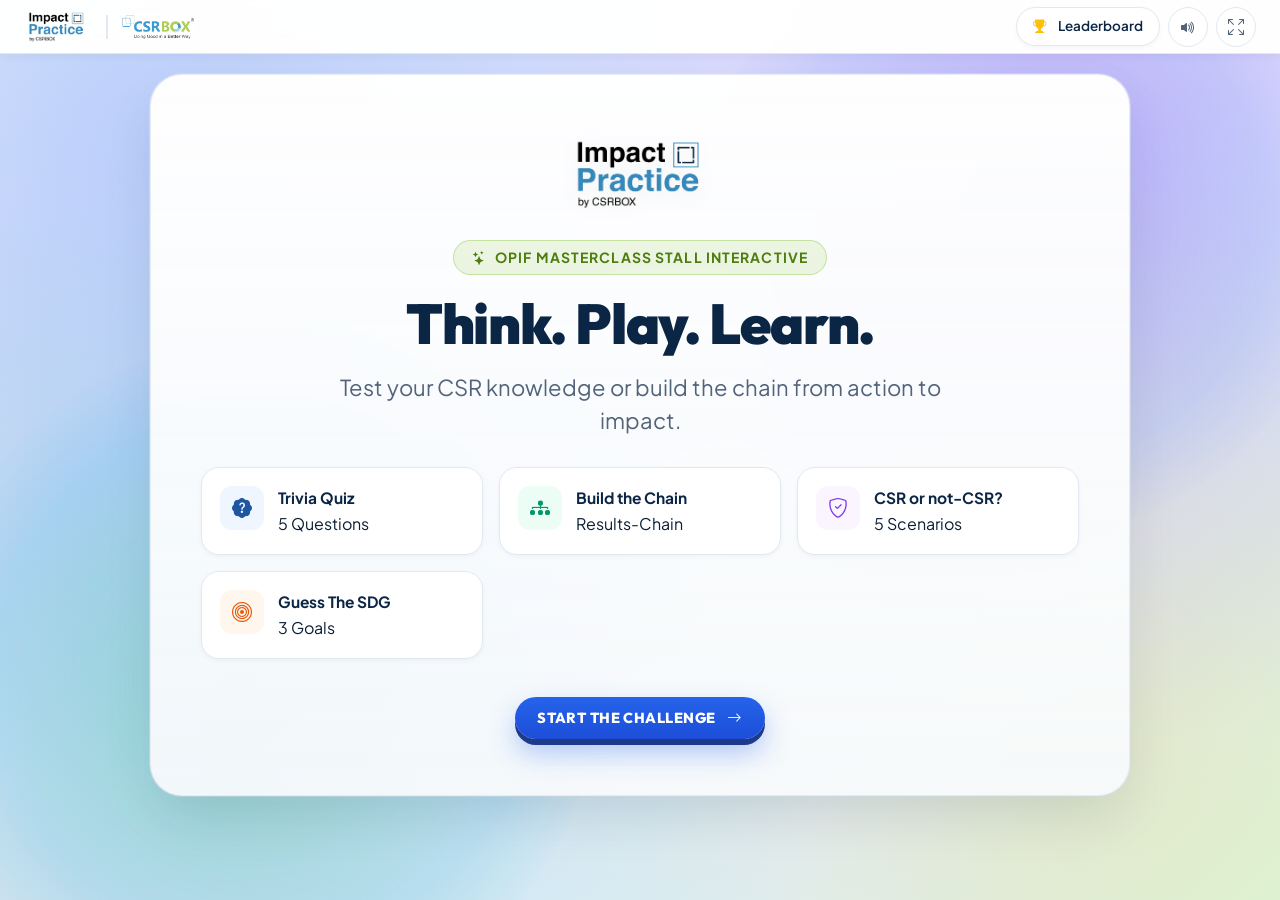
==== index.html @ c9081731 "Add files via upload" ====
<!DOCTYPE html>
<html lang="en">

<head>
  <meta charset="UTF-8">
  <meta name="viewport"
    content="width=device-width, initial-scale=1.0, maximum-scale=1.0, user-scalable=no, viewport-fit=cover">
  <title>OPIF – Impact Practice Quiz</title>
  <meta name="description"
    content="Stall-ready interactive CSR and Results-Chain quiz experience for OPIF Masterclass by Impact Practice and CSRBOX.">
  <meta name="theme-color" content="#0b2545">

  <!-- Bootstrap 5 CSS -->
  <link rel="stylesheet" href="https://cdn.jsdelivr.net/npm/bootstrap@5.3.3/dist/css/bootstrap.min.css">
  <!-- Bootstrap Icons -->
  <link rel="stylesheet" href="https://cdn.jsdelivr.net/npm/bootstrap-icons@1.11.3/font/bootstrap-icons.min.css">

  <!-- Custom Application Styling -->
  <link rel="stylesheet" href="css/style.css">
</head>

<body>

  <!-- Ambient Background Accents -->
  <div class="kiosk-bg-decoration"></div>

  <!-- Confetti / Fireworks Canvas -->
  <canvas id="confetti-canvas"></canvas>

  <!-- Master App Container -->
  <div class="app-container">

    <!-- Top Navigation Header -->
    <header class="kiosk-header">
      <div class="header-inner">
        <!-- Brand & Logos -->
        <div class="brand-wrapper" id="brand-home-link" title="Return to Home">
          <img src="assets/impact-practice-logo.png" alt="Impact Practice Logo" class="logo-main" id="header-logo-ip">
          <div class="header-partner">
            <img src="assets/csrbox.png" alt="CSRBOX" class="partner-logo" id="header-logo-csrbox">
          </div>
        </div>

        <!-- Header Actions & Kiosk Utilities -->
        <div class="header-pills">
          <!-- Active Participant Badge -->
          <div id="header-participant-badge" class="participant-badge" style="display: none;">
            <i class="bi bi-person-check-fill"></i>
            <span id="header-participant-name">Participant</span>
          </div>

          <!-- Leaderboard Button -->
          <a href="#" class="live-stats-btn" id="header-stats-btn" title="View stall leaderboard">
            <i class="bi bi-trophy-fill text-warning me-1"></i>
            <span id="header-stats-text">Leaderboard</span>
          </a>

          <!-- Sound Mute/Unmute Toggle -->
          <button type="button" class="kiosk-tool-btn" id="sound-toggle-btn" title="Toggle Sound">
            <i class="bi bi-volume-up-fill"></i>
          </button>

          <!-- Fullscreen Kiosk Mode -->
          <button type="button" class="kiosk-tool-btn" id="fullscreen-toggle-btn" title="Toggle Fullscreen Kiosk">
            <i class="bi bi-arrows-fullscreen"></i>
          </button>
        </div>
      </div>
    </header>

    <!-- Main Viewport Area -->
    <main class="main-content">

      <!-- ====================================================================
           SCREEN 1: WELCOME SCREEN
           ==================================================================== -->
      <section id="screen-welcome" class="screen-view active">
        <div class="welcome-container">
          <div class="welcome-hero-card">
            <!-- Impact Practice Logo -->
            <img src="assets/impact-practice-logo.png" alt="IMPACT PRACTICE" class="welcome-logo-large">

            <div>
              <span class="hero-pill-badge">
                <i class="bi bi-stars"></i> OPIF Masterclass Stall Interactive
              </span>
            </div>

            <h1 class="headline-hero">Think. Play. Learn.</h1>
            <p class="headline-sub mx-auto mt-3">
              Test your CSR knowledge or build the chain from action to impact.
            </p>

            <!-- Preview Mini Cards for the 4 Games -->
            <div class="welcome-features">
              <div class="feature-mini-card">
                <div class="feature-icon-box">
                  <i class="bi bi-patch-question-fill"></i>
                </div>
                <div>
                  <div class="feature-title">Trivia Quiz</div>
                  <div class="feature-badge-mini">5 Questions</div>
                </div>
              </div>

              <div class="feature-mini-card">
                <div class="feature-icon-box" style="background: #ecfdf5; color: #059669;">
                  <i class="bi bi-diagram-3-fill"></i>
                </div>
                <div>
                  <div class="feature-title">Build the Chain</div>
                  <div class="feature-badge-mini">Results-Chain</div>
                </div>
              </div>

              <div class="feature-mini-card">
                <div class="feature-icon-box" style="background: #faf5ff; color: #7c3aed;">
                  <i class="bi bi-shield-check"></i>
                </div>
                <div>
                  <div class="feature-title">CSR or not-CSR?</div>
                  <div class="feature-badge-mini">5 Scenarios</div>
                </div>
              </div>

              <div class="feature-mini-card">
                <div class="feature-icon-box" style="background: #fff7ed; color: #ea580c;">
                  <i class="bi bi-bullseye"></i>
                </div>
                <div>
                  <div class="feature-title">Guess The SDG</div>
                  <div class="feature-badge-mini">3 Goals</div>
                </div>
              </div>
            </div>

            <!-- Start CTA -->
            <div>
              <button type="button" class="btn-kiosk-primary" id="btn-start-challenge">
                START THE CHALLENGE <i class="bi bi-arrow-right"></i>
              </button>
            </div>
          </div>
        </div>
      </section>

      <!-- ====================================================================
           SCREEN 2: PARTICIPANT DETAILS SCREEN (10-Digit Phone Validation)
           ==================================================================== -->
      <section id="screen-details" class="screen-view">
        <div class="form-screen-wrap">
          <div class="kiosk-card">
            <div class="form-header-area">
              <span class="badge bg-primary-subtle text-primary border px-3 py-2 rounded-pill font-heading mb-2">
                Step 1 of 2
              </span>
              <h2 class="font-heading fw-bold" style="font-size: 28px; color: var(--brand-navy);">Welcome to the OPIF
                Quiz</h2>
              <p class="text-muted mt-2" style="font-size: 14.5px;">
                Enter your details once. You can play all challenges with this profile.
              </p>
            </div>

            <form id="participant-form" novalidate>
              <!-- Organization Type (Profit / Non-Profit) -->
              <div class="form-input-group">
                <label class="form-label-kiosk">
                  <span>Organization Type</span>
                  <span class="badge-required">* Required</span>
                </label>
                <div class="org-radio-group">
                  <label class="org-radio-card active" id="label-org-profit">
                    <input type="radio" name="participant-org-type" value="Profit" checked>
                    <div class="org-radio-icon">
                      <i class="bi bi-buildings-fill"></i>
                    </div>
                    <div class="org-radio-text">
                      <strong>Profit</strong>
                    </div>
                    <div class="org-radio-check"><i class="bi bi-check-circle-fill"></i></div>
                  </label>

                  <label class="org-radio-card" id="label-org-nonprofit">
                    <input type="radio" name="participant-org-type" value="Non-Profit">
                    <div class="org-radio-icon">
                      <i class="bi bi-heart-fill"></i>
                    </div>
                    <div class="org-radio-text">
                      <strong>Non-Profit</strong>
                    </div>
                    <div class="org-radio-check"><i class="bi bi-check-circle-fill"></i></div>
                  </label>
                </div>
              </div>

              <!-- Company Name -->
              <div class="form-input-group">
                <label for="participant-company" class="form-label-kiosk">
                  <span>Company Name</span>
                  <span class="badge-optional">(Optional)</span>
                </label>
                <input type="text" id="participant-company" class="input-kiosk"
                  placeholder="e.g. Tata, Infosys, Reliance, CSRBOX, etc." autocomplete="organization">
              </div>

              <!-- Name Input -->
              <div class="form-input-group">
                <label for="participant-name" class="form-label-kiosk">
                  <span>Full Name</span>
                  <span class="badge-required">* Required</span>
                </label>
                <input type="text" id="participant-name" class="input-kiosk" placeholder="e.g. Priya Sharma" required
                  autocomplete="name">
                <div class="invalid-feedback">Please enter your name to proceed.</div>
              </div>

              <!-- Email Input -->
              <div class="form-input-group">
                <label for="participant-email" class="form-label-kiosk">
                  <span>Email Address</span>
                  <span class="badge-required">* Required</span>
                </label>
                <input type="email" id="participant-email" class="input-kiosk" placeholder="e.g. priya@organization.org"
                  required autocomplete="email">
                <div class="invalid-feedback">Please enter a valid email address.</div>
              </div>

              <!-- Phone Input (Strict 10 digits validation) -->
              <div class="form-input-group">
                <label for="participant-phone" class="form-label-kiosk">
                  <span>Phone Number</span>
                  <span class="badge-optional">(Optional, 10 Digits)</span>
                </label>
                <input type="tel" id="participant-phone" class="input-kiosk" placeholder="e.g. 9876543210"
                  maxlength="10" autocomplete="tel">
                <div class="invalid-feedback" id="participant-phone-error">Phone number must be exactly 10 digits.</div>
                <div class="input-hint">Enter your 10-digit mobile number for stall updates & prizes.</div>
              </div>

              <!-- Privacy Guarantee Note -->
              <div class="privacy-notice-box">
                <i class="bi bi-shield-check text-primary fs-5"></i>
                <span>Your contact details are kept strictly private and never displayed on public stall boards.</span>
              </div>

              <button type="submit" class="btn-kiosk-primary w-100" id="btn-submit-details">
                CONTINUE TO CHALLENGE <i class="bi bi-arrow-right"></i>
              </button>

              <!-- Secret Guest Skip Bypass Notification Area -->
              <div class="quick-guest-bypass-area text-center mt-3" id="guest-mode-trigger"></div>
            </form>
          </div>
        </div>
      </section>

      <!-- ====================================================================
           SCREEN 3: GAME SELECTION SCREEN (4 Interactive Games)
           ==================================================================== -->
      <section id="screen-selection" class="screen-view">
        <div class="selection-container">
          <span class="badge bg-primary-subtle text-primary border px-3 py-2 rounded-pill font-heading mb-2">
            Step 2 of 2
          </span>
          <h2 class="font-heading fw-bold" style="font-size: 32px; color: var(--brand-navy);">Choose Your Challenge</h2>
          <p class="text-muted mt-2 mx-auto" style="font-size: 15.5px; max-width: 650px;">
            Select any interactive game to test your expertise. You can play all 4 challenges during your stall visit!
          </p>

          <div class="game-cards-grid">
            <!-- Game 1: TRIVIA QUIZ -->
            <div class="game-choice-card card-theme-trivia" id="choice-card-trivia">
              <div>
                <div class="game-card-badge">
                  <i class="bi bi-lightbulb-fill"></i> Legal & Governance
                </div>
                <div class="game-card-icon-wrap">
                  <i class="bi bi-file-earmark-check-fill"></i>
                </div>
                <h3 class="game-card-title">TRIVIA QUIZ</h3>
              </div>

              <div class="game-card-footer">
                <div class="game-meta-tag">
                  <i class="bi bi-clock-history"></i> 5 Questions • 5 Marks
                </div>
                <div class="game-play-arrow">
                  <i class="bi bi-arrow-right"></i>
                </div>
              </div>
            </div>

            <!-- Game 2: BUILD THE CHAIN -->
            <div class="game-choice-card card-theme-chain" id="choice-card-chain">
              <div>
                <div class="game-card-badge">
                  <i class="bi bi-diagram-3-fill"></i> Results Chain Simulation
                </div>
                <div class="game-card-icon-wrap">
                  <i class="bi bi-link-45deg"></i>
                </div>
                <h3 class="game-card-title">BUILD THE CHAIN</h3>
              </div>

              <div class="game-card-footer">
                <div class="game-meta-tag">
                  <i class="bi bi-cpu"></i> 12 Sectors • 5 Marks
                </div>
                <div class="game-play-arrow">
                  <i class="bi bi-arrow-right"></i>
                </div>
              </div>
            </div>

            <!-- Game 3: CSR OR NOT-CSR? -->
            <div class="game-choice-card card-theme-csrcheck" id="choice-card-csrcheck">
              <div>
                <div class="game-card-badge">
                  <i class="bi bi-shield-check"></i> Scenario Classifier
                </div>
                <div class="game-card-icon-wrap">
                  <i class="bi bi-patch-question-fill"></i>
                </div>
                <h3 class="game-card-title">CSR OR NOT-CSR?</h3>
              </div>

              <div class="game-card-footer">
                <div class="game-meta-tag">
                  <i class="bi bi-journal-text"></i> 5 Scenarios • 5 Marks
                </div>
                <div class="game-play-arrow">
                  <i class="bi bi-arrow-right"></i>
                </div>
              </div>
            </div>

            <!-- Game 4: GUESS THE SDG -->
            <div class="game-choice-card card-theme-sdg" id="choice-card-sdg">
              <div>
                <div class="game-card-badge">
                  <i class="bi bi-globe-americas"></i> UN Global Goals
                </div>
                <div class="game-card-icon-wrap">
                  <i class="bi bi-bullseye"></i>
                </div>
                <h3 class="game-card-title">GUESS THE SDG</h3>
              </div>

              <div class="game-card-footer">
                <div class="game-meta-tag">
                  <i class="bi bi-stars"></i> 3 Goals • 3 Marks
                </div>
                <div class="game-play-arrow">
                  <i class="bi bi-arrow-right"></i>
                </div>
              </div>
            </div>
          </div>
        </div>
      </section>

      <!-- ====================================================================
           GAME 1 SCREEN: TRIVIA QUIZ (5 Questions)
           ==================================================================== -->
      <section id="screen-trivia" class="screen-view">
        <div class="quiz-container">
          <div class="quiz-header-bar">
            <button type="button" class="btn btn-outline-secondary rounded-pill px-3 py-1 btn-sm" id="trivia-back-btn">
              <i class="bi bi-arrow-left"></i> Games
            </button>
            <div class="quiz-progress-text" id="trivia-progress-text">Question 1 of 5</div>
          </div>

          <div class="quiz-progress-track">
            <div class="quiz-progress-fill" id="trivia-progress-fill" style="width: 20%;"></div>
          </div>

          <div class="question-box">
            <div class="question-label">CSR Statutory Compliance • Companies Act 2013</div>
            <h3 class="question-title" id="trivia-question-title">
              Loading question...
            </h3>
          </div>

          <div class="options-list" id="trivia-options-container">
            <!-- Dynamic options -->
          </div>

          <div class="quiz-explanation-box" id="trivia-explanation-box" style="display: none;">
            <i class="bi bi-info-circle-fill fs-5 mt-1"></i>
            <div id="trivia-explanation-text"></div>
          </div>

          <div class="d-flex justify-content-end mt-4">
            <button type="button" class="btn-kiosk-primary" id="trivia-next-btn" style="display: none;">
              NEXT QUESTION <i class="bi bi-arrow-right"></i>
            </button>
          </div>
        </div>
      </section>

      <!-- ====================================================================
           GAME 2 SCREEN A: BUILD THE CHAIN - SECTOR SELECTION
           ==================================================================== -->
      <section id="screen-chain-sector" class="screen-view">
        <div class="selection-container" style="max-width: 1100px;">
          <div class="chain-nav-bar">
            <div class="chain-breadcrumbs">
              <button type="button" onclick="window.opifApp.showScreen('screen-selection')">
                <i class="bi bi-arrow-left"></i> Back to Game Selection
              </button>
              <span>/</span>
              <span class="text-dark fw-bold">Build the Chain</span>
            </div>
          </div>

          <div class="text-start mt-2 mb-3">
            <h3 class="font-heading fw-bold" style="color: var(--brand-navy); font-size: 24px;">
              Explore Programmes by Sector
            </h3>
            <p class="text-muted" style="font-size: 15px;">
              Select a sector below to reconstruct the results chain for any programme.
            </p>
          </div>

          <!-- 12 Sectors Grid -->
          <div class="sectors-grid" id="sectors-grid">
            <!-- Injected by chain-game.js -->
          </div>
        </div>
      </section>

      <!-- ====================================================================
           GAME 2 SCREEN B: BUILD THE CHAIN - PROGRAMME SELECTION
           ==================================================================== -->
      <section id="screen-chain-programme" class="screen-view">
        <div class="quiz-container">
          <div class="chain-nav-bar">
            <div class="chain-breadcrumbs">
              <button type="button" id="btn-back-to-sectors">
                <i class="bi bi-arrow-left"></i> All Sectors
              </button>
              <span>/</span>
              <span class="text-dark fw-bold" id="programme-sector-title">Programmes</span>
            </div>
          </div>

          <p class="text-muted mb-4">
            Select an initiative below to reconstruct its impact pathway from on-ground activity to long-term impact.
          </p>

          <div class="programmes-list" id="programmes-list">
            <!-- Injected by chain-game.js -->
          </div>
        </div>
      </section>

      <!-- ====================================================================
           GAME 2 SCREEN C: BUILD THE CHAIN - BOARD (Options at Top, Slots Below)
           ==================================================================== -->
      <section id="screen-chain-board" class="screen-view">
        <div class="chain-board-wrap">
          <!-- Compact Header Bar (Clean, no single exploration tag) -->
          <div class="chain-prog-compact-header">
            <div>
              <h3 class="font-heading fw-bold mb-1" id="chain-board-prog-title"
                style="color: var(--brand-navy); font-size: 22px;">
                Programme Name
              </h3>
              <p class="text-muted small mb-2" id="chain-board-prog-blurb">
                Programme description
              </p>
              <div class="stakeholder-pills" id="chain-board-stakeholders">
                <!-- Colored stakeholder pills -->
              </div>
            </div>

            <button type="button" class="btn btn-outline-secondary rounded-pill btn-sm px-3" id="btn-back-from-board">
              <i class="bi bi-arrow-left"></i> Change Programme
            </button>
          </div>

          <!-- TOP OPTIONS BANK (Placed directly above the chain slots) -->
          <div class="top-options-bank" id="top-options-bank">
            <div class="bank-header-title">
              <span class="fw-bold font-heading" style="color: var(--brand-navy); font-size: 15px;">
                <i class="bi bi-collection-fill text-primary"></i> Available Stage Options (Tap to Select or Drag Below)
              </span>
              <span class="badge bg-primary-subtle text-primary rounded-pill px-3 py-1 small">
                Unplaced Cards
              </span>
            </div>
            <div class="bank-cards-grid" id="bank-cards-grid">
              <!-- Movable cards rendered here -->
            </div>
          </div>

          <!-- 4 CHAIN SLOTS BELOW -->
          <div class="chain-slots-column" id="chain-slots-column">
            <!-- 4 Drop Zones with Downward Arrows -->
          </div>

          <!-- Chain Summary Bar (Appears after submission) -->
          <div class="chain-summary-feedback" id="chain-summary-feedback-box" style="display: none;">
            <div>
              <div class="fs-5 fw-bold text-dark" id="chain-summary-score-text">
                Stage Placement Score: 4 / 4 Marks
              </div>
              <div class="text-muted small">
                Review the tags on the right of each stage above. Now answer the follow-up indicator question to finish
                with 5 marks!
              </div>
            </div>
            <button type="button" class="btn-kiosk-primary" id="btn-continue-to-indicator"
              style="min-height: 52px; white-space: nowrap;">
              CONTINUE TO INDICATOR QUESTION (1 MARK) <i class="bi bi-arrow-right"></i>
            </button>
          </div>

          <!-- Controls Bottom Bar -->
          <div class="d-flex justify-content-between align-items-center mt-3 pt-2">
            <div class="text-muted small">
              <i class="bi bi-info-circle"></i> Place all 4 stages into DO/WE, Output, Outcome, Impact to submit.
            </div>
            <button type="button" class="btn-kiosk-primary" id="chain-submit-btn">
              SUBMIT CHAIN <i class="bi bi-check2-circle"></i>
            </button>
          </div>
        </div>
      </section>

      <!-- ====================================================================
           GAME 2 SCREEN D: BONUS OUTCOME INDICATOR QUESTION (1 Mark -> Total 5)
           ==================================================================== -->
      <section id="screen-chain-indicator" class="screen-view">
        <div class="indicator-step-container">
          <div class="kiosk-card">
            <span class="badge bg-warning text-dark fw-bold px-3 py-1 rounded-pill mb-2">
              FINAL QUESTION • 1 MARK
            </span>
            <h3 class="font-heading fw-bold mb-1" id="ind-prog-title" style="color: var(--brand-navy);">
              Programme Outcome Indicator
            </h3>
            <p class="text-muted mb-3" style="font-size: 15px;">
              For the Outcome: <strong id="ind-outcome-text" class="text-dark">Outcome text</strong>, which indicator is
              the most credible and defensible to prove change to a funder?
            </p>

            <div id="ind-options-container" class="mt-4">
              <!-- 3 indicator cards injected by chain-game.js -->
            </div>

            <div class="d-flex justify-content-end mt-4 pt-3 border-top">
              <button type="button" class="btn-kiosk-primary" id="btn-finish-challenge" style="display: none;">
                FINISH CHALLENGE & VIEW FINAL SCORE <i class="bi bi-arrow-right"></i>
              </button>
            </div>
          </div>
        </div>
      </section>

      <!-- ====================================================================
           GAME 3 SCREEN: CSR OR NOT-CSR? (5 Questions)
           ==================================================================== -->
      <section id="screen-csrcheck" class="screen-view">
        <div class="quiz-container">
          <div class="quiz-header-bar">
            <button type="button" class="btn btn-outline-secondary rounded-pill px-3 py-1 btn-sm"
              id="csrcheck-back-btn">
              <i class="bi bi-arrow-left"></i> Games
            </button>
            <div class="quiz-progress-text" id="csrcheck-progress-text">Question 1 of 5</div>
          </div>

          <div class="quiz-progress-track">
            <div class="quiz-progress-fill" id="csrcheck-progress-fill" style="width: 20%;"></div>
          </div>

          <div class="question-box">
            <div class="question-label">Corporate Compliance • Schedule VII Mandate</div>
            <h3 class="question-title fs-4" id="csrcheck-prompt-title">
              Loading question...
            </h3>
          </div>

          <div class="options-grid-duo" id="csrcheck-options-container">
            <!-- 2 Big Column-Wise Choice Buttons (Side-by-Side, Zero Scroll) -->
          </div>

          <div class="quiz-explanation-box" id="csrcheck-explanation-box" style="display: none;">
            <i class="bi bi-info-circle-fill fs-5 mt-1"></i>
            <div id="csrcheck-explanation-text"></div>
          </div>

          <div class="d-flex justify-content-end mt-4">
            <button type="button" class="btn-kiosk-primary" id="csrcheck-next-btn" style="display: none;">
              NEXT QUESTION <i class="bi bi-arrow-right"></i>
            </button>
          </div>
        </div>
      </section>

      <!-- ====================================================================
           GAME 4 SCREEN: GUESS THE SDG (3 Official UN Global Goals • 3 Marks)
           ==================================================================== -->
      <section id="screen-sdg" class="screen-view">
        <div class="quiz-container">
          <div class="quiz-header-bar">
            <button type="button" class="btn btn-outline-secondary rounded-pill px-3 py-1 btn-sm" id="sdg-back-btn">
              <i class="bi bi-arrow-left"></i> Games
            </button>
            <div class="quiz-progress-text" id="sdg-progress-text">Goal 1 of 3</div>
          </div>

          <div class="quiz-progress-track">
            <div class="quiz-progress-fill" id="sdg-progress-fill" style="width: 33%;"></div>
          </div>

          <!-- Featured UN SDG Visual Tile -->
          <div class="sdg-featured-display-card" id="sdg-visual-tile">
            <!-- Injected by sdg-game.js -->
          </div>

          <div class="options-grid-2x2" id="sdg-options-container">
            <!-- 4 Option Cards Injected by sdg-game.js -->
          </div>

          <div class="quiz-explanation-box" id="sdg-explanation-box" style="display: none;">
            <i class="bi bi-info-circle-fill fs-5 mt-1"></i>
            <div id="sdg-explanation-text"></div>
          </div>

          <div class="d-flex justify-content-end mt-2" id="sdg-next-container">
            <button type="button" class="btn-kiosk-primary" id="sdg-next-btn" style="display: none;">
              NEXT GOAL <i class="bi bi-arrow-right"></i>
            </button>
          </div>
        </div>
      </section>

      <!-- ====================================================================
           SCREEN 8: RESULT & CELEBRATION (Out of 5 Marks + Fireworks for 5/5)
           ==================================================================== -->
      <section id="screen-result" class="screen-view">
        <div class="result-card-wrap">
          <div class="celebration-box" id="celebration-box-wrap">
            <div class="trophy-visual" id="result-trophy-icon">
              <i class="bi bi-trophy-fill"></i>
            </div>

            <div class="result-badge-top" id="result-badge-text">
              <i class="bi bi-award-fill"></i> CHALLENGE COMPLETE
            </div>

            <div class="result-score-callout">
              <span class="score-num" id="result-score-num">5</span>
              <span class="score-denom" id="result-score-denom">/5</span>
            </div>

            <h2 class="result-title" id="result-title">CHAMPION!</h2>
            <p class="result-message" id="result-message">
              Outstanding work! You demonstrated complete mastery.
            </p>

            <!-- ZCZP Educational Deep Dive Button (for Game 3 or on result) -->
            <div id="result-zczp-cta-box" class="mb-4" style="display: none;">
              <button type="button" class="btn btn-outline-primary rounded-pill px-4 py-2 font-heading fw-bold"
                id="btn-explore-zczp">
                <i class="bi bi-lightbulb"></i> Explore more about ZCZPs…
              </button>
            </div>

            <div class="result-action-btns">
              <button type="button" class="btn-kiosk-primary w-100" id="result-btn-play-again"
                data-last-game="Trivia Quiz">
                PLAY AGAIN <i class="bi bi-arrow-clockwise"></i>
              </button>

              <button type="button" class="btn-kiosk-secondary w-100" id="result-btn-choose-other">
                TRY ANOTHER GAME <i class="bi bi-controller"></i>
              </button>

              <button type="button" class="btn btn-link text-muted mt-2" id="result-btn-new-participant">
                <i class="bi bi-person-plus"></i> Next Stall Participant / Home
              </button>
            </div>
          </div>
        </div>
      </section>

      <!-- ====================================================================
           SCREEN 9: STALL LEADERBOARD & SUMMARY SCOREBOARD
           ==================================================================== -->
      <section id="screen-dashboard" class="screen-view">
        <div class="selection-container" style="max-width: 1100px;">
          
          <!-- Top Header Wrap -->
          <div class="dash-header-wrap">
            <div>
              <button type="button" class="btn btn-outline-secondary rounded-pill btn-sm px-3 mb-2"
                id="dash-back-home-btn">
                <i class="bi bi-arrow-left"></i> Return to Quiz Home
              </button>
              <h2 class="font-heading fw-bold mb-1" style="font-size: 28px; color: var(--brand-navy);">
                Stall Leaderboard 🏆
              </h2>
              <p class="text-muted small mb-0">
                Live participant rankings and scores synced across all stall devices in real-time.
              </p>
            </div>

            <div class="d-flex align-items-center gap-2">
              <span
                class="badge bg-success-subtle text-success border border-success-subtle px-3 py-2 rounded-pill font-heading"
                id="dash-public-badge">
                <span class="live-pulse"></span> Leaderboard Active
              </span>
            </div>
          </div>

          <!-- SECTION 1: LEADERBOARD TABLE (TOP - FIRST ON SCREEN) -->
          <div class="kiosk-card p-4 mt-2 mb-4 shadow-sm" style="border-radius: 24px;">
            <div class="d-flex justify-content-between align-items-center mb-3">
              <h4 class="font-heading fw-bold mb-0" style="color: var(--brand-navy); font-size: 19px;">
                <i class="bi bi-trophy-fill text-warning me-2"></i> Participant Leaderboard
              </h4>
              <span class="text-muted small">
                <i class="bi bi-shield-check text-success"></i> Synced Live via Cloud Database
              </span>
            </div>

            <!-- Scrollable Table Container with Sticky Headers (Fits ~20 rows cleanly) -->
            <div class="table-scroll-container">
              <table class="activity-feed-table">
                <thead>
                  <tr>
                    <th style="width: 8%; text-align: center;">#</th>
                    <th style="width: 36%; text-align: left;">Participant</th>
                    <th style="width: 26%; text-align: center;">Game Played</th>
                    <th style="width: 15%; text-align: center;">Score</th>
                    <th style="width: 15%; text-align: center;">Time</th>
                  </tr>
                </thead>
                <tbody id="dash-activity-tbody">
                  <!-- Real attendee rows with Serial Number 1, 2, 3... -->
                </tbody>
              </table>
            </div>

            <div class="d-flex justify-content-between align-items-center mt-3 pt-3 border-top">
              <span class="text-muted small">
                <i class="bi bi-arrow-repeat"></i> Auto-refreshing across all stall tablets & screens.
              </span>
              <button type="button" class="btn btn-link text-danger btn-sm p-0" id="dash-reset-data-btn">
                Clear Stall Data
              </button>
            </div>
          </div>

          <!-- SECTION 2: SCOREBOARD SUMMARY STATS (BOTTOM - BELOW LEADERBOARD) -->
          <div class="mb-2">
            <h5 class="font-heading fw-bold text-muted small text-uppercase letter-spacing-1 mb-2">
              <i class="bi bi-graph-up"></i> Stall Engagement Scoreboard
            </h5>
          </div>

          <div class="dash-stats-grid">
            <div class="dash-stat-card">
              <div class="dash-stat-label">Total Participants</div>
              <div class="dash-stat-value" id="dash-total-participants">0</div>
              <div class="dash-stat-sub">Unique attendees registered</div>
            </div>

            <div class="dash-stat-card">
              <div class="dash-stat-label">Today's Visitors</div>
              <div class="dash-stat-value text-primary" id="dash-today-count">0</div>
              <div class="dash-stat-sub">Active stall visitors today</div>
            </div>

            <div class="dash-stat-card">
              <div class="dash-stat-label">Total Game Plays</div>
              <div class="dash-stat-value text-success" id="dash-total-plays">0</div>
              <div class="dash-stat-sub">All completed kiosk challenges</div>
            </div>

            <div class="dash-stat-card">
              <div class="dash-stat-label">100% Champions</div>
              <div class="dash-stat-value text-warning" id="dash-champions-count">0</div>
              <div class="dash-stat-sub">Flawless perfect scores 🏆</div>
            </div>
          </div>

        </div>
      </section>

    </main>
  </div>

  <!-- ====================================================================
       ZCZP EDUCATIONAL MODAL (Explore more about ZCZPs)
       ==================================================================== -->
  <div class="zczp-modal-overlay" id="zczp-modal">
    <div class="zczp-modal-card">
      <div class="d-flex justify-content-between align-items-start mb-3">
        <div>
          <span class="badge bg-purple-subtle text-purple px-3 py-1 rounded-pill small fw-bold mb-1">
            Social Stock Exchange (SSE)
          </span>
          <h3 class="font-heading fw-bold mb-1" style="color: var(--brand-navy); font-size: 24px;">
            Zero Coupon Zero Principal (ZCZP) Instruments
          </h3>
          <p class="text-muted small mb-0">
            SEBI & MCA Regulatory Framework for Social Sector Finance
          </p>
        </div>
        <button type="button" class="btn-close" id="btn-close-zczp-modal" aria-label="Close"></button>
      </div>

      <div class="mt-3">
        <div class="p-3 mb-3 bg-light rounded-3 border-start border-4 border-primary">
          <h5 class="fw-bold fs-6 mb-1 text-primary">What is a ZCZP?</h5>
          <p class="mb-0 small text-dark">
            Zero Coupon Zero Principal instruments are specialized securities listed on the Social Stock Exchange (SSE).
            They carry zero interest and zero principal repayment, acting as formal, audited philanthropic grants for
            Non-Profit Organizations (NPOs).
          </p>
        </div>

        <div class="p-3 mb-3 bg-light rounded-3 border-start border-4 border-success">
          <h5 class="fw-bold fs-6 mb-1 text-success">Why are CSR Foundations Subscribing?</h5>
          <p class="mb-0 small text-dark">
            Subscription to ZCZPs guarantees standardized exchange disclosures, audited fund utilization, mandatory
            Social Audit reports, and verifiable outcome tracking, eliminating reporting opacity.
          </p>
        </div>

        <div class="p-3 mb-3 bg-light rounded-3 border-start border-4 border-warning">
          <h5 class="fw-bold fs-6 mb-1 text-warning">Is it Eligible Under Indian CSR Law?</h5>
          <p class="mb-0 small text-dark">
            <strong>Yes!</strong> The Ministry of Corporate Affairs (MCA) has officially confirmed that corporates
            subscribing to ZCZP instruments issued by eligible registered NPOs can account for it as legitimate CSR
            spend under Section 135 and Schedule VII.
          </p>
        </div>

        <div class="p-3 bg-primary-subtle rounded-3 text-dark small">
          <i class="bi bi-award-fill text-primary"></i> <strong>Impact Practice Guidance:</strong> We help CSR leaders
          assess SSE-listed projects, verify Theories of Change, and monitor milestone-based social outcomes.
        </div>
      </div>

      <div class="text-end mt-4">
        <button type="button" class="btn btn-secondary rounded-pill px-4"
          onclick="document.getElementById('zczp-modal').style.display='none'">
          Close
        </button>
      </div>
    </div>
  </div>

  <!-- Scripts: Modular 4-Game Architecture -->
  <script src="js/firebase-sync.js"></script>
  <script src="js/data.js"></script>
  <script src="js/app.js"></script>
  <script src="js/trivia-quiz.js"></script>
  <script src="js/chain-game.js"></script>
  <script src="js/csr-check-game.js"></script>
  <script src="js/sdg-game.js"></script>
  <script src="js/dashboard.js"></script>
</body>

</html>
---- css/style.css ----
/* ==========================================================================
   OPIF IMPACT PRACTICE QUIZ - MAIN STYLESHEET
   Stall-Ready Interactive Kiosk Design System (Updated with 3 Games)
   ========================================================================== */

@import url('https://fonts.googleapis.com/css2?family=Plus+Jakarta+Sans:wght@400;500;600;700;800&family=Outfit:wght@500;600;700;800;900&display=swap');

:root {
  /* Brand Colors from Impact Practice & CSRBOX */
  --brand-navy: #0b2545;
  --brand-navy-deep: #061529;
  --brand-blue: #1e56a0;
  --brand-blue-bright: #2563eb;
  --brand-cyan: #0284c7;
  --brand-green: #8cc63f;
  --brand-green-deep: #4d7c0f;
  --brand-emerald: #10b981;
  --brand-amber: #f59e0b;
  --brand-purple: #7c3aed;
  --brand-red: #ef4444;

  /* Neutrals & Modern Game Surface */
  --bg-page: #f1f5fd;
  --bg-surface: #ffffff;
  --bg-surface-elevated: #ffffff;
  --bg-subtle: #f8fafc;
  --border-subtle: #e2e8f0;
  --border-strong: #cbd5e1;
  --text-main: #0b1e36;
  --text-muted: #52637a;
  --text-subtle: #8a99ad;

  /* Chain Stage Theming */
  --stage-dowe-color: #1d4ed8;
  --stage-dowe-bg: #eff6ff;
  --stage-dowe-border: #bfdbfe;
  --stage-output-color: #0284c7;
  --stage-output-bg: #f0f9ff;
  --stage-output-border: #bae6fd;
  --stage-outcome-color: #15803d;
  --stage-outcome-bg: #f0fdf4;
  --stage-outcome-border: #bbf7d0;
  --stage-impact-color: #6d28d9;
  --stage-impact-bg: #faf5ff;
  --stage-impact-border: #ddd6fe;

  /* Typography */
  --font-heading: 'Outfit', -apple-system, BlinkMacSystemFont, 'Segoe UI', Roboto, sans-serif;
  --font-body: 'Plus Jakarta Sans', -apple-system, BlinkMacSystemFont, 'Segoe UI', Roboto, sans-serif;

  /* Game Shadows & Depths */
  --shadow-sm: 0 2px 4px rgba(11, 37, 69, 0.04);
  --shadow-md: 0 8px 20px -4px rgba(11, 37, 69, 0.08);
  --shadow-lg: 0 18px 38px -6px rgba(11, 37, 69, 0.12);
  --shadow-xl: 0 24px 50px -10px rgba(11, 37, 69, 0.16);
  --shadow-glow: 0 0 30px rgba(37, 99, 235, 0.28);

  /* Modern Squircles (Anti-Boxy) */
  --radius-sm: 10px;
  --radius-md: 18px;
  --radius-lg: 24px;
  --radius-xl: 32px;
}

/* Base Reset & Setup */
*, *::before, *::after {
  box-sizing: border-box;
}

html, body {
  margin: 0;
  padding: 0;
  min-height: 100vh;
  font-family: var(--font-body);
  background: 
    radial-gradient(circle at 12% 16%, rgba(37, 99, 235, 0.22) 0%, transparent 48%),
    radial-gradient(circle at 88% 14%, rgba(124, 58, 237, 0.20) 0%, transparent 45%),
    radial-gradient(circle at 50% 50%, rgba(14, 165, 233, 0.16) 0%, transparent 52%),
    radial-gradient(circle at 16% 85%, rgba(16, 185, 129, 0.20) 0%, transparent 46%),
    radial-gradient(circle at 85% 82%, rgba(245, 158, 11, 0.18) 0%, transparent 44%),
    linear-gradient(135deg, #e8f0fe 0%, #e0e7ff 26%, #ede9fe 52%, #e0f2fe 76%, #dcfce7 100%);
  background-attachment: fixed;
  color: var(--text-main);
  -webkit-font-smoothing: antialiased;
  -webkit-tap-highlight-color: transparent;
  user-select: none;
  overflow-x: hidden;
  transition: background 0.4s ease;
}

input, textarea, select {
  user-select: text;
}

/* Dynamic Ambient Floating Gradient Orbs */
.kiosk-bg-decoration {
  position: fixed;
  inset: 0;
  pointer-events: none;
  z-index: 0;
  overflow: hidden;
}

.kiosk-bg-decoration::before {
  content: '';
  position: absolute;
  top: -100px;
  right: -60px;
  width: 640px;
  height: 640px;
  background: radial-gradient(circle, rgba(99, 102, 241, 0.26) 0%, rgba(59, 130, 246, 0.12) 55%, transparent 72%);
  border-radius: 50%;
  animation: floatOrb 14s ease-in-out infinite alternate;
}

.kiosk-bg-decoration::after {
  content: '';
  position: absolute;
  bottom: -120px;
  left: -80px;
  width: 680px;
  height: 680px;
  background: radial-gradient(circle, rgba(16, 185, 129, 0.24) 0%, rgba(14, 165, 233, 0.12) 55%, transparent 72%);
  border-radius: 50%;
  animation: floatOrbRev 16s ease-in-out infinite alternate;
}

@keyframes floatOrb {
  0% { transform: translateY(0) scale(1); }
  50% { transform: translateY(35px) scale(1.06); }
  100% { transform: translateY(-20px) scale(0.98); }
}

@keyframes floatOrbRev {
  0% { transform: translateY(0) scale(1); }
  50% { transform: translateY(-35px) scale(1.05); }
  100% { transform: translateY(25px) scale(0.97); }
}

/* Master Kiosk Container */
.app-container {
  position: relative;
  z-index: 1;
  min-height: 100vh;
  display: flex;
  flex-direction: column;
}

/* Header Bar (Frozen / Fixed at Top) */
.kiosk-header {
  background: rgba(255, 255, 255, 0.98);
  backdrop-filter: blur(12px);
  -webkit-backdrop-filter: blur(12px);
  border-bottom: 1px solid var(--border-subtle);
  padding: 12px 24px;
  position: fixed;
  top: 0;
  left: 0;
  right: 0;
  width: 100%;
  height: 72px;
  z-index: 9999;
  box-shadow: 0 2px 10px rgba(0, 0, 0, 0.05);
  display: flex;
  align-items: center;
}

.header-inner {
  width: 100%;
  max-width: 1280px;
  margin: 0 auto;
  display: flex;
  align-items: center;
  justify-content: space-between;
}

.brand-wrapper {
  display: flex;
  align-items: center;
  gap: 16px;
  cursor: pointer;
}

.logo-main {
  height: 48px;
  width: auto;
  object-fit: contain;
  transition: transform 0.2s ease;
}

.logo-main:hover {
  transform: scale(1.02);
}

.header-partner {
  display: flex;
  align-items: center;
  gap: 10px;
  padding-left: 14px;
  border-left: 2px solid var(--border-subtle);
}

.partner-logo {
  height: 28px;
  width: auto;
  object-fit: contain;
  opacity: 0.9;
}

.header-pills {
  display: flex;
  align-items: center;
  gap: 8px;
}

.live-stats-btn {
  display: inline-flex;
  align-items: center;
  gap: 7px;
  background: #ffffff;
  color: var(--brand-navy);
  border: 1.5px solid var(--border-subtle);
  border-radius: 9999px;
  padding: 8px 16px;
  font-size: 13.5px;
  font-weight: 600;
  text-decoration: none;
  transition: all 0.2s ease;
  box-shadow: var(--shadow-sm);
  cursor: pointer;
}

.live-stats-btn:hover {
  background: var(--bg-subtle);
  border-color: var(--brand-blue);
  color: var(--brand-blue);
  transform: translateY(-1px);
}

.live-pulse {
  width: 8px;
  height: 8px;
  background-color: var(--brand-emerald);
  border-radius: 50%;
  animation: pulse-ring 2s infinite;
}

@keyframes pulse-ring {
  0% { transform: scale(0.95); box-shadow: 0 0 0 0 rgba(16, 185, 129, 0.7); }
  70% { transform: scale(1); box-shadow: 0 0 0 6px rgba(16, 185, 129, 0); }
  100% { transform: scale(0.95); box-shadow: 0 0 0 0 rgba(16, 185, 129, 0); }
}

.kiosk-tool-btn {
  width: 40px;
  height: 40px;
  border-radius: 50%;
  border: 1.5px solid var(--border-subtle);
  background: #ffffff;
  color: var(--text-muted);
  display: flex;
  align-items: center;
  justify-content: center;
  cursor: pointer;
  transition: all 0.2s ease;
  font-size: 16px;
}

.kiosk-tool-btn:hover {
  background: var(--bg-subtle);
  color: var(--text-main);
  border-color: var(--border-strong);
}

.participant-badge {
  display: inline-flex;
  align-items: center;
  gap: 8px;
  background: #eff6ff;
  border: 1px solid #bfdbfe;
  color: var(--brand-blue);
  padding: 6px 14px;
  border-radius: 9999px;
  font-size: 13.5px;
  font-weight: 600;
}

/* Main Viewport */
.main-content {
  flex: 1;
  max-width: 1280px;
  width: 100%;
  margin: 72px auto 0;
  padding: 24px;
  display: flex;
  flex-direction: column;
}

/* Screen Transitions */
.screen-view {
  display: none;
  animation: screenFadeIn 0.35s cubic-bezier(0.16, 1, 0.3, 1) forwards;
  width: 100%;
}

.screen-view.active {
  display: block;
}

@keyframes screenFadeIn {
  from {
    opacity: 0;
    transform: translateY(12px) scale(0.99);
  }
  to {
    opacity: 1;
    transform: translateY(0) scale(1);
  }
}

/* Typography Helpers */
.font-heading {
  font-family: var(--font-heading);
}

.headline-hero {
  font-family: var(--font-heading);
  font-size: clamp(34px, 5.5vw, 56px);
  font-weight: 900;
  line-height: 1.1;
  color: var(--brand-navy);
  letter-spacing: -0.02em;
}

.headline-sub {
  font-size: clamp(17px, 2.2vw, 22px);
  color: var(--text-muted);
  line-height: 1.5;
  max-width: 650px;
}

/* Tactile 3D Buttons (Think-Play-Quiz Arcade Feel) */
.btn-kiosk-primary {
  background: linear-gradient(180deg, #2563eb 0%, #1d4ed8 100%);
  color: #ffffff;
  border: none;
  border-radius: 22px;
  padding: 16px 36px;
  font-family: var(--font-heading);
  font-size: 19.5px;
  font-weight: 800;
  letter-spacing: 0.03em;
  box-shadow: 0 6px 0 #1e3a8a, 0 14px 28px rgba(37, 99, 235, 0.35);
  cursor: pointer;
  transition: all 0.15s cubic-bezier(0.2, 0.8, 0.2, 1);
  display: inline-flex;
  align-items: center;
  justify-content: center;
  gap: 12px;
  min-height: 58px;
  text-transform: uppercase;
}

.btn-kiosk-primary:hover {
  transform: translateY(-2px);
  box-shadow: 0 8px 0 #1e3a8a, 0 18px 34px rgba(37, 99, 235, 0.42);
  color: #ffffff;
}

.btn-kiosk-primary:active {
  transform: translateY(4px);
  box-shadow: 0 2px 0 #1e3a8a, 0 6px 14px rgba(37, 99, 235, 0.28);
}

.btn-kiosk-secondary {
  background: #ffffff;
  color: var(--brand-navy);
  border: 2px solid #cbd5e1;
  border-radius: 20px;
  padding: 15px 30px;
  font-family: var(--font-heading);
  font-size: 17.5px;
  font-weight: 800;
  cursor: pointer;
  transition: all 0.15s cubic-bezier(0.2, 0.8, 0.2, 1);
  display: inline-flex;
  align-items: center;
  justify-content: center;
  gap: 10px;
  min-height: 54px;
  box-shadow: 0 5px 0 #94a3b8, 0 10px 22px rgba(11, 37, 69, 0.06);
}

.btn-kiosk-secondary:hover {
  background: #f8fafc;
  border-color: var(--brand-blue);
  color: var(--brand-blue);
  transform: translateY(-2px);
  box-shadow: 0 7px 0 #64748b, 0 14px 26px rgba(11, 37, 69, 0.1);
}

.btn-kiosk-secondary:active {
  transform: translateY(4px);
  box-shadow: 0 1px 0 #64748b, 0 4px 10px rgba(11, 37, 69, 0.05);
}

/* Glass Squircles (Anti-Boxy Game Cards) */
.kiosk-card {
  background: rgba(255, 255, 255, 0.95);
  backdrop-filter: blur(20px);
  -webkit-backdrop-filter: blur(20px);
  border: 2px solid rgba(255, 255, 255, 0.85);
  border-radius: 28px;
  padding: clamp(24px, 4vw, 44px);
  box-shadow: 0 20px 45px -8px rgba(11, 37, 69, 0.12), 0 0 0 1px rgba(203, 213, 225, 0.4);
  position: relative;
}

/* ==========================================================================
   SCREEN 1: WELCOME SCREEN
   ========================================================================== */
.welcome-container {
  max-width: 980px;
  margin: 10px auto 30px;
  text-align: center;
}

.welcome-hero-card {
  background: linear-gradient(180deg, rgba(255, 255, 255, 0.98) 0%, rgba(248, 250, 252, 0.93) 100%);
  backdrop-filter: blur(20px);
  -webkit-backdrop-filter: blur(20px);
  border: 1px solid rgba(226, 232, 240, 0.8);
  border-radius: 32px;
  padding: clamp(32px, 5vw, 56px) clamp(20px, 4vw, 50px);
  box-shadow: 0 24px 55px -10px rgba(11, 37, 69, 0.13), 0 0 0 1px rgba(226, 232, 240, 0.5);
  position: relative;
  overflow: hidden;
}

.welcome-logo-large {
  max-height: 85px;
  width: auto;
  object-fit: contain;
  margin-bottom: 24px;
  filter: drop-shadow(0 4px 10px rgba(0, 0, 0, 0.05));
}

.hero-pill-badge {
  display: inline-flex;
  align-items: center;
  gap: 8px;
  background: rgba(140, 198, 63, 0.15);
  border: 1px solid rgba(140, 198, 63, 0.4);
  color: var(--brand-green-deep);
  font-size: 14px;
  font-weight: 700;
  text-transform: uppercase;
  letter-spacing: 0.08em;
  padding: 6px 18px;
  border-radius: 9999px;
  margin-bottom: 18px;
}

.welcome-features {
  display: grid;
  grid-template-columns: repeat(auto-fit, minmax(260px, 1fr));
  gap: 16px;
  margin: 30px 0 38px;
  text-align: left;
}

.feature-mini-card {
  background: #ffffff;
  border: 1.5px solid var(--border-subtle);
  border-radius: var(--radius-md);
  padding: 18px;
  display: flex;
  align-items: flex-start;
  gap: 14px;
  box-shadow: var(--shadow-sm);
  transition: all 0.2s ease;
}

.feature-mini-card:hover {
  border-color: var(--brand-blue-bright);
  transform: translateY(-2px);
  box-shadow: var(--shadow-md);
}

.feature-icon-box {
  width: 44px;
  height: 44px;
  border-radius: 12px;
  background: #eff6ff;
  color: var(--brand-blue);
  display: flex;
  align-items: center;
  justify-content: center;
  font-size: 20px;
  flex-shrink: 0;
}

.feature-title {
  font-weight: 700;
  font-size: 15.5px;
  margin-bottom: 3px;
  color: var(--brand-navy);
}

.feature-desc {
  font-size: 13px;
  color: var(--text-muted);
  line-height: 1.4;
}

/* ==========================================================================
   SCREEN 2: PARTICIPANT DETAILS
   ========================================================================== */
.form-screen-wrap {
  max-width: 600px;
  margin: 15px auto;
}

.form-header-area {
  text-align: center;
  margin-bottom: 24px;
}

.form-input-group {
  margin-bottom: 20px;
}

.form-label-kiosk {
  display: flex;
  align-items: center;
  justify-content: space-between;
  font-size: 15px;
  font-weight: 700;
  color: var(--brand-navy);
  margin-bottom: 8px;
}

.badge-required {
  color: #dc2626;
  font-size: 12px;
  font-weight: 600;
}

.badge-optional {
  color: var(--text-subtle);
  font-size: 12px;
  font-weight: 500;
}

.input-kiosk {
  width: 100%;
  min-height: 56px;
  padding: 14px 18px;
  font-size: 16.5px;
  font-family: var(--font-body);
  border: 2px solid var(--border-subtle);
  border-radius: var(--radius-md);
  background: #ffffff;
  color: var(--text-main);
  transition: all 0.2s ease;
}

.input-kiosk:focus {
  outline: none;
  border-color: var(--brand-blue-bright);
  box-shadow: 0 0 0 4px rgba(37, 99, 235, 0.12);
}

.input-kiosk.is-invalid {
  border-color: #ef4444;
  background-color: #fffaf0;
}

.input-hint {
  font-size: 12.5px;
  color: var(--text-muted);
  margin-top: 5px;
}

/* Organization Type Radio Pill Cards (Profit vs Non-Profit) */
.org-radio-group {
  display: grid;
  grid-template-columns: 1fr 1fr;
  gap: 14px;
  margin-top: 6px;
}

.org-radio-card {
  background: #ffffff;
  border: 2px solid var(--border-subtle);
  border-radius: 20px;
  padding: 16px 20px;
  display: flex;
  align-items: center;
  gap: 14px;
  cursor: pointer;
  transition: all 0.2s cubic-bezier(0.16, 1, 0.3, 1);
  box-shadow: var(--shadow-sm);
  user-select: none;
}

.org-radio-card input {
  display: none;
}

.org-radio-card:hover {
  border-color: var(--brand-blue-bright);
  transform: translateY(-2px);
  box-shadow: var(--shadow-md);
}

.org-radio-card.active {
  border-color: var(--brand-blue-bright);
  background: linear-gradient(145deg, #eff6ff 0%, #dbeafe 100%);
  box-shadow: 0 6px 18px rgba(37, 99, 235, 0.18);
  transform: translateY(-1px);
}

.org-radio-icon {
  width: 44px;
  height: 44px;
  border-radius: 14px;
  background: #f1f5f9;
  color: var(--brand-navy);
  display: flex;
  align-items: center;
  justify-content: center;
  font-size: 22px;
  transition: all 0.2s ease;
}

.org-radio-card.active .org-radio-icon {
  background: var(--brand-blue-bright);
  color: #ffffff;
}

.org-radio-text {
  flex: 1;
}

.org-radio-text strong {
  font-size: 16px;
  font-weight: 800;
  color: var(--brand-navy);
  display: block;
}

.org-radio-check {
  font-size: 20px;
  color: #cbd5e1;
  transition: all 0.2s ease;
}

.org-radio-card.active .org-radio-check {
  color: var(--brand-blue-bright);
}

.privacy-notice-box {
  background: var(--bg-subtle);
  border-radius: var(--radius-sm);
  padding: 12px 16px;
  display: flex;
  align-items: center;
  gap: 12px;
  font-size: 13px;
  color: var(--text-muted);
  margin-bottom: 24px;
}

/* ==========================================================================
   SCREEN 3: GAME SELECTION SCREEN (4 GAMES IN 2x2 GRID - ZERO SCROLL ON IPAD)
   ========================================================================== */
.selection-container {
  max-width: 1040px;
  margin: 0 auto;
  text-align: center;
}

.game-cards-grid {
  display: grid;
  grid-template-columns: repeat(2, 1fr) !important;
  gap: 16px;
  margin: 18px 0 10px;
}

.game-choice-card {
  background: #ffffff;
  border: 2px solid var(--border-subtle);
  border-radius: 22px;
  padding: 18px 20px;
  text-align: left;
  cursor: pointer;
  position: relative;
  overflow: hidden;
  transition: all 0.22s cubic-bezier(0.16, 1, 0.3, 1);
  display: flex;
  flex-direction: column;
  justify-content: space-between;
  min-height: 210px;
  box-shadow: 0 8px 20px -4px rgba(11, 37, 69, 0.08);
}

.game-choice-card::before {
  content: '';
  position: absolute;
  top: 0;
  left: 0;
  right: 0;
  height: 6px;
  background: var(--card-accent, var(--brand-blue));
  transition: height 0.2s ease;
}

.game-choice-card:hover {
  transform: translateY(-4px);
  border-color: var(--card-accent, var(--brand-blue));
  box-shadow: 0 16px 32px -6px rgba(11, 37, 69, 0.14), var(--shadow-glow);
}

.game-choice-card:hover::before {
  height: 7px;
}

.game-choice-card:active {
  transform: scale(0.99);
}

.card-theme-trivia {
  --card-accent: #2563eb;
}

.card-theme-chain {
  --card-accent: #8cc63f;
}

.card-theme-csrcheck {
  --card-accent: #7c3aed;
}

.card-theme-sdg {
  --card-accent: #ea580c;
}

.card-theme-sdg .game-card-icon-wrap {
  background: #fff7ed;
  color: #ea580c;
}

.game-card-badge {
  display: inline-flex;
  align-items: center;
  gap: 5px;
  font-size: 11px;
  font-weight: 700;
  text-transform: uppercase;
  letter-spacing: 0.08em;
  padding: 4px 10px;
  border-radius: 9999px;
  background: var(--bg-subtle);
  color: var(--text-muted);
  margin-bottom: 8px;
  width: fit-content;
}

.game-card-icon-wrap {
  width: 44px;
  height: 44px;
  border-radius: 12px;
  display: flex;
  align-items: center;
  justify-content: center;
  font-size: 22px;
  margin-bottom: 10px;
}

.card-theme-trivia .game-card-icon-wrap {
  background: #eff6ff;
  color: #2563eb;
}

.card-theme-chain .game-card-icon-wrap {
  background: #f0fdf4;
  color: #16a34a;
}

.card-theme-csrcheck .game-card-icon-wrap {
  background: #faf5ff;
  color: #7c3aed;
}

.game-card-title {
  font-family: var(--font-heading);
  font-size: 19px;
  font-weight: 800;
  color: var(--brand-navy);
  margin-bottom: 6px;
}

.game-card-text {
  font-size: 13px;
  color: var(--text-muted);
  line-height: 1.35;
  margin-bottom: 12px;
  flex: 1;
}

.game-card-footer {
  display: flex;
  align-items: center;
  justify-content: space-between;
  padding-top: 10px;
  border-top: 1px solid var(--border-subtle);
}

.game-meta-tag {
  font-size: 12px;
  font-weight: 600;
  color: var(--text-muted);
}

.game-play-arrow {
  width: 32px;
  height: 32px;
  border-radius: 50%;
  background: var(--bg-subtle);
  display: flex;
  align-items: center;
  justify-content: center;
  font-size: 15px;
  color: var(--brand-navy);
  transition: all 0.2s ease;
}

.game-choice-card:hover .game-play-arrow {
  background: var(--card-accent, var(--brand-blue));
  color: #ffffff;
  transform: translateX(4px);
}

/* ==========================================================================
   STAKEHOLDER PILLS (Distinct Attractive Branded Theme)
   ========================================================================== */
.stakeholder-pills {
  display: flex;
  flex-wrap: wrap;
  gap: 8px;
  margin-top: 6px;
}

.sh-pill {
  font-size: 12.5px;
  font-weight: 600;
  padding: 5px 12px;
  border-radius: 9999px;
  display: inline-flex;
  align-items: center;
  gap: 5px;
  box-shadow: 0 1px 2px rgba(0, 0, 0, 0.03);
  transition: transform 0.15s ease;
}

.sh-pill strong {
  font-weight: 800;
  text-transform: uppercase;
  font-size: 11px;
  letter-spacing: 0.04em;
  opacity: 0.9;
}

/* Funder / Corporate: Deep Impact Blue */
.sh-pill-funder {
  background: #eff6ff;
  border: 1.5px solid #93c5fd;
  color: #1e40af;
}

/* Implementing NGO / Civil Society: CSRBOX Leaf Green */
.sh-pill-ngo {
  background: #f0fdf4;
  border: 1.5px solid #86efac;
  color: #15803d;
}

/* Government / Dept / Panchayats: Warm Amber / Gold */
.sh-pill-govt {
  background: #fffbeb;
  border: 1.5px solid #fde68a;
  color: #b45309;
}

/* Community / School / Beneficiaries: Royal Purple */
.sh-pill-community {
  background: #faf5ff;
  border: 1.5px solid #d8b4fe;
  color: #6b21a8;
}

/* Default Fallback */
.sh-pill-default {
  background: #f1f5f9;
  border: 1.5px solid #cbd5e1;
  color: #334155;
}

/* ==========================================================================
   SCREEN: BUILD THE CHAIN (Options AT THE TOP, Chain BELOW)
   ========================================================================== */
.chain-board-wrap {
  max-width: 1100px;
  margin: 0 auto;
}

.chain-prog-compact-header {
  background: #ffffff;
  border: 1.5px solid var(--border-subtle);
  border-radius: var(--radius-lg);
  padding: 18px 24px;
  margin-bottom: 20px;
  display: flex;
  align-items: center;
  justify-content: space-between;
  gap: 16px;
  box-shadow: var(--shadow-sm);
}

/* TOP OPTIONS BANK */
.top-options-bank {
  background: #ffffff;
  border: 2px solid #bfdbfe;
  border-radius: var(--radius-lg);
  padding: 20px;
  margin-bottom: 24px;
  box-shadow: var(--shadow-md);
  position: relative;
}

.bank-header-title {
  display: flex;
  align-items: center;
  justify-content: space-between;
  margin-bottom: 14px;
  padding-bottom: 10px;
  border-bottom: 1px solid var(--border-subtle);
}

.bank-cards-grid {
  display: grid;
  grid-template-columns: repeat(auto-fit, minmax(230px, 1fr));
  gap: 12px;
}

/* The Draggable / Tappable Card */
.chain-movable-card {
  background: #ffffff;
  border: 2px solid var(--border-subtle);
  border-radius: var(--radius-md);
  padding: 14px 16px;
  cursor: grab;
  transition: all 0.2s cubic-bezier(0.16, 1, 0.3, 1);
  box-shadow: var(--shadow-sm);
  display: flex;
  flex-direction: column;
  justify-content: space-between;
  gap: 10px;
  width: 100%;
}

.chain-movable-card:hover {
  border-color: var(--brand-blue-bright);
  box-shadow: var(--shadow-md);
  transform: translateY(-2px);
}

.chain-movable-card:active {
  cursor: grabbing;
}

.chain-movable-card.dragging {
  opacity: 0.4;
  transform: scale(0.96);
}

.chain-movable-card.selected-tap {
  border-color: var(--brand-blue-bright);
  box-shadow: 0 0 0 4px rgba(37, 99, 235, 0.25);
  background: #f8faff;
}

.card-text-content {
  font-size: 14.5px;
  font-weight: 600;
  line-height: 1.45;
  color: var(--text-main);
}

.card-touch-controls {
  display: flex;
  align-items: center;
  justify-content: space-between;
  gap: 6px;
  margin-top: 4px;
  padding-top: 6px;
  border-top: 1px dashed var(--border-subtle);
}

.card-touch-btn {
  background: var(--bg-subtle);
  border: 1px solid var(--border-subtle);
  border-radius: 6px;
  padding: 4px 10px;
  font-size: 12px;
  font-weight: 700;
  color: var(--brand-navy);
  cursor: pointer;
  display: inline-flex;
  align-items: center;
  gap: 4px;
}

.card-touch-btn:hover {
  background: var(--brand-blue);
  color: #ffffff;
  border-color: var(--brand-blue);
}

/* 4 Rungs Drop Zones Layout */
.chain-slots-column {
  display: flex;
  flex-direction: column;
  gap: 12px;
  margin-bottom: 24px;
}

.chain-slot-row {
  display: flex;
  align-items: stretch;
  gap: 14px;
  position: relative;
}

.rung-badge-col {
  width: 140px;
  flex-shrink: 0;
  border-radius: var(--radius-md);
  padding: 12px 14px;
  display: flex;
  flex-direction: column;
  justify-content: center;
  font-weight: 700;
  transition: all 0.2s ease;
}

.rung-stage-dowe {
  background: var(--stage-dowe-bg);
  border: 1.5px solid var(--stage-dowe-border);
  color: var(--stage-dowe-color);
}

.rung-stage-output {
  background: var(--stage-output-bg);
  border: 1.5px solid var(--stage-output-border);
  color: var(--stage-output-color);
}

.rung-stage-outcome {
  background: var(--stage-outcome-bg);
  border: 1.5px solid var(--stage-outcome-border);
  color: var(--stage-outcome-color);
}

.rung-stage-impact {
  background: var(--stage-impact-bg);
  border: 1.5px solid var(--stage-impact-border);
  color: var(--stage-impact-color);
}

.rung-badge-title {
  font-family: var(--font-heading);
  font-size: 15px;
  font-weight: 800;
  letter-spacing: 0.04em;
}

.rung-badge-sub {
  font-size: 11.5px;
  opacity: 0.85;
  margin-top: 2px;
}

.chain-drop-target {
  flex: 1;
  min-height: 84px;
  background: #ffffff;
  border: 2px dashed var(--border-strong);
  border-radius: var(--radius-md);
  padding: 8px;
  display: flex;
  align-items: center;
  justify-content: center;
  transition: all 0.2s ease;
  position: relative;
}

.chain-drop-target.drag-over {
  border-color: var(--brand-blue-bright);
  background: #eff6ff;
  transform: scale(1.01);
}

.chain-drop-target.is-filled {
  border-style: solid;
  border-color: var(--border-subtle);
  background: transparent;
  padding: 0;
}

.empty-slot-placeholder {
  font-size: 14px;
  font-weight: 600;
  color: var(--text-subtle);
  display: flex;
  align-items: center;
  gap: 8px;
  pointer-events: none;
}

.chain-connector-arrow {
  display: flex;
  align-items: center;
  justify-content: center;
  margin: -4px 0 -4px 60px;
  color: var(--brand-cyan);
  font-size: 20px;
  line-height: 1;
}

/* SUBMITTED VERIFICATION TAGS (Right Side Badges) */
.badge-slot-status {
  position: absolute;
  right: 14px;
  top: 14px;
  padding: 6px 14px;
  border-radius: 9999px;
  font-size: 12.5px;
  font-weight: 700;
  display: inline-flex;
  align-items: center;
  gap: 6px;
  box-shadow: var(--shadow-sm);
  z-index: 5;
  animation: fadeInRight 0.3s cubic-bezier(0.16, 1, 0.3, 1) forwards;
}

@keyframes fadeInRight {
  from { opacity: 0; transform: translateX(10px); }
  to { opacity: 1; transform: translateX(0); }
}

.badge-slot-status.correct {
  background: #ecfdf5;
  color: #065f46;
  border: 1.5px solid #10b981;
}

.badge-slot-status.wrong {
  background: #fef2f2;
  color: #991b1b;
  border: 1.5px solid #ef4444;
}

.chain-drop-target.state-correct {
  border-color: #10b981 !important;
  background: #f0fdf4 !important;
}

.chain-drop-target.state-wrong {
  border-color: #ef4444 !important;
  background: #fef2f2 !important;
}

/* CHAIN SUMMARY BAR */
.chain-summary-feedback {
  background: #ffffff;
  border: 2px solid var(--border-subtle);
  border-radius: var(--radius-lg);
  padding: 20px 24px;
  margin-top: 20px;
  display: flex;
  align-items: center;
  justify-content: space-between;
  gap: 20px;
  box-shadow: var(--shadow-md);
  animation: fadeIn 0.3s ease;
}

/* BONUS INDICATOR QUESTION SCREEN */
.indicator-step-container {
  max-width: 860px;
  margin: 10px auto;
  animation: fadeIn 0.35s ease;
}

.indicator-option-card {
  background: #ffffff;
  border: 2px solid var(--border-subtle);
  border-radius: var(--radius-lg);
  padding: 20px 24px;
  cursor: pointer;
  transition: all 0.2s cubic-bezier(0.16, 1, 0.3, 1);
  display: flex;
  align-items: flex-start;
  gap: 16px;
  text-align: left;
  box-shadow: var(--shadow-sm);
  margin-bottom: 14px;
}

.indicator-option-card:hover {
  border-color: var(--brand-blue-bright);
  transform: translateY(-2px);
  box-shadow: var(--shadow-md);
}

.indicator-option-card.selected-correct {
  border-color: #10b981 !important;
  background: #f0fdf4 !important;
}

.indicator-option-card.selected-wrong {
  border-color: #ef4444 !important;
  background: #fef2f2 !important;
}

/* ==========================================================================
   QUIZ & CSR CHECK STYLES
   ========================================================================== */
.quiz-container {
  max-width: 860px;
  margin: 10px auto;
}

.quiz-header-bar {
  display: flex;
  align-items: center;
  justify-content: space-between;
  margin-bottom: 20px;
}

.quiz-progress-text {
  font-size: 15px;
  font-weight: 700;
  color: var(--brand-blue);
  text-transform: uppercase;
  letter-spacing: 0.05em;
}

.quiz-progress-track {
  width: 100%;
  height: 8px;
  background: var(--border-subtle);
  border-radius: 9999px;
  overflow: hidden;
  margin-bottom: 28px;
}

.quiz-progress-fill {
  height: 100%;
  background: linear-gradient(90deg, var(--brand-blue) 0%, var(--brand-green) 100%);
  border-radius: 9999px;
  transition: width 0.35s ease;
}

.question-box {
  background: #ffffff;
  border: 2px solid var(--border-subtle);
  border-radius: var(--radius-xl);
  padding: clamp(26px, 4vw, 38px);
  margin-bottom: 24px;
  box-shadow: var(--shadow-md);
}

.question-label {
  font-size: 13px;
  font-weight: 700;
  text-transform: uppercase;
  letter-spacing: 0.08em;
  color: var(--brand-cyan);
  margin-bottom: 10px;
}

.question-title {
  font-family: var(--font-heading);
  font-size: clamp(20px, 3vw, 25px);
  font-weight: 700;
  line-height: 1.35;
  color: var(--brand-navy);
  margin: 0;
}

.options-list {
  display: flex;
  flex-direction: column;
  gap: 14px;
}

.option-btn {
  background: #ffffff;
  border: 2px solid var(--border-subtle);
  border-radius: var(--radius-lg);
  padding: 18px 22px;
  font-family: var(--font-body);
  font-size: 16.5px;
  font-weight: 600;
  color: var(--text-main);
  text-align: left;
  cursor: pointer;
  display: flex;
  align-items: center;
  gap: 18px;
  transition: all 0.2s cubic-bezier(0.16, 1, 0.3, 1);
  min-height: 64px;
  box-shadow: var(--shadow-sm);
}

.option-btn:hover {
  border-color: var(--brand-blue-bright);
  background-color: #f8faff;
  transform: translateY(-2px);
  box-shadow: var(--shadow-md);
}

.option-badge {
  width: 36px;
  height: 36px;
  border-radius: 10px;
  background: var(--bg-subtle);
  border: 1.5px solid var(--border-subtle);
  display: flex;
  align-items: center;
  justify-content: center;
  font-size: 15px;
  font-weight: 800;
  color: var(--brand-navy);
  flex-shrink: 0;
  transition: all 0.2s ease;
}

.option-text {
  flex: 1;
  line-height: 1.4;
}

.option-btn.correct-state {
  border-color: #10b981 !important;
  background: #ecfdf5 !important;
  color: #065f46 !important;
}

.option-btn.correct-state .option-badge {
  background: #10b981 !important;
  color: #ffffff !important;
  border-color: #10b981 !important;
}

.option-btn.wrong-state {
  border-color: #ef4444 !important;
  background: #fef2f2 !important;
  color: #991b1b !important;
  opacity: 0.8;
}

.option-btn.wrong-state .option-badge {
  background: #ef4444 !important;
  color: #ffffff !important;
  border-color: #ef4444 !important;
}

/* ==========================================================================
   GAME 3: CSR OR NOT-CSR? SIDE-BY-SIDE DUO (COLUMN-WISE, ZERO SCROLL)
   ========================================================================== */
.options-grid-duo {
  display: grid;
  grid-template-columns: 1fr 1fr;
  gap: 20px;
  margin: 22px 0 16px;
}

.csr-battle-card {
  min-height: 110px;
  border-radius: 22px !important;
  display: flex !important;
  flex-direction: column !important;
  align-items: center !important;
  justify-content: center !important;
  text-align: center !important;
  padding: 18px 16px !important;
  cursor: pointer !important;
  transition: all 0.15s cubic-bezier(0.2, 0.8, 0.2, 1) !important;
  position: relative;
  user-select: none;
}

.csr-btn-yes {
  background: linear-gradient(145deg, #ffffff 0%, #ecfdf5 100%) !important;
  border: 3px solid #10b981 !important;
  color: #065f46 !important;
  box-shadow: 0 6px 0 #059669, 0 12px 24px rgba(16, 185, 129, 0.22) !important;
}

.csr-btn-yes:hover {
  transform: translateY(-3px) !important;
  box-shadow: 0 9px 0 #059669, 0 18px 30px rgba(16, 185, 129, 0.32) !important;
  background: #d1fae5 !important;
}

.csr-btn-yes:active {
  transform: translateY(4px) !important;
  box-shadow: 0 2px 0 #059669, 0 6px 12px rgba(16, 185, 129, 0.2) !important;
}

.csr-btn-no {
  background: linear-gradient(145deg, #ffffff 0%, #fef2f2 100%) !important;
  border: 3px solid #ef4444 !important;
  color: #991b1b !important;
  box-shadow: 0 6px 0 #b91c1c, 0 12px 24px rgba(239, 68, 68, 0.22) !important;
}

.csr-btn-no:hover {
  transform: translateY(-3px) !important;
  box-shadow: 0 9px 0 #b91c1c, 0 18px 30px rgba(239, 68, 68, 0.32) !important;
  background: #fee2e2 !important;
}

.csr-btn-no:active {
  transform: translateY(4px) !important;
  box-shadow: 0 2px 0 #b91c1c, 0 6px 12px rgba(239, 68, 68, 0.2) !important;
}

.csr-battle-badge {
  width: 44px;
  height: 44px;
  border-radius: 14px;
  display: flex;
  align-items: center;
  justify-content: center;
  font-size: 24px;
  font-weight: 900;
  margin-bottom: 8px;
}

.badge-yes {
  background: #10b981;
  color: #ffffff;
  box-shadow: 0 4px 12px rgba(16, 185, 129, 0.4);
}

.badge-no {
  background: #ef4444;
  color: #ffffff;
  box-shadow: 0 4px 12px rgba(239, 68, 68, 0.4);
}

.csr-battle-text {
  font-family: var(--font-heading);
  font-size: 20px;
  font-weight: 800;
  letter-spacing: 0.01em;
}

/* ==========================================================================
   GAME 4: GUESS THE SDG (Official UN Global Goal Visual Challenge)
   ========================================================================== */
.sdg-featured-display-card {
  border-radius: 20px;
  padding: 12px 18px;
  display: flex;
  flex-direction: column;
  align-items: center;
  justify-content: center;
  text-align: center;
  box-shadow: 0 10px 25px rgba(0, 0, 0, 0.12);
  position: relative;
  overflow: hidden;
  transition: all 0.3s ease;
  min-height: 120px;
  margin-bottom: 10px;
  animation: scaleUp 0.3s ease;
}

.sdg-tile-badge {
  background: rgba(255, 255, 255, 0.22);
  backdrop-filter: blur(8px);
  -webkit-backdrop-filter: blur(8px);
  color: #ffffff;
  font-family: var(--font-heading);
  font-size: 11px;
  font-weight: 800;
  letter-spacing: 0.1em;
  padding: 3px 12px;
  border-radius: 9999px;
  border: 1px solid rgba(255, 255, 255, 0.35);
  margin-bottom: 6px;
  text-transform: uppercase;
}

.sdg-tile-emblem {
  filter: drop-shadow(0 4px 10px rgba(0, 0, 0, 0.22));
  margin-bottom: 6px;
  display: flex;
  align-items: center;
  justify-content: center;
}

.sdg-tile-emblem svg {
  width: 52px;
  height: 52px;
  max-width: 52px;
  max-height: 52px;
  border-radius: 10px;
}

.sdg-tile-clue {
  color: rgba(255, 255, 255, 0.95);
  font-family: var(--font-heading);
  font-size: 14.5px;
  font-weight: 700;
  display: inline-flex;
  align-items: center;
  gap: 6px;
  letter-spacing: 0.01em;
  margin: 0;
}

.options-grid-2x2 {
  display: grid;
  grid-template-columns: 1fr 1fr;
  gap: 10px;
  margin: 10px 0;
}

.sdg-option-btn {
  min-height: 48px;
  padding: 10px 16px !important;
  border-radius: 14px !important;
  display: flex;
  align-items: center;
  gap: 12px;
  background: #ffffff;
  border: 1.5px solid var(--border-subtle);
  box-shadow: var(--shadow-sm);
  transition: all 0.2s ease;
}

.sdg-option-btn .option-badge {
  width: 28px;
  height: 28px;
  font-size: 13px;
  border-radius: 8px;
  flex-shrink: 0;
}

.sdg-option-btn .option-text {
  font-size: 14px;
  font-weight: 600;
  line-height: 1.35;
  color: var(--text-main);
}

.quiz-explanation-box {
  background: #f0fdf4;
  border: 1px solid #bbf7d0;
  border-radius: 14px;
  padding: 10px 16px;
  font-size: 13.5px;
  line-height: 1.45;
  color: #166534;
  margin-top: 10px;
  display: flex;
  align-items: flex-start;
  gap: 10px;
  animation: fadeIn 0.25s ease;
}

/* ==========================================================================
   ZCZP MODAL STYLES
   ========================================================================== */
.zczp-modal-overlay {
  position: fixed;
  inset: 0;
  background: rgba(11, 37, 69, 0.7);
  backdrop-filter: blur(8px);
  z-index: 1050;
  display: none;
  align-items: center;
  justify-content: center;
  padding: 20px;
}

.zczp-modal-card {
  background: #ffffff;
  border-radius: var(--radius-xl);
  max-width: 780px;
  width: 100%;
  max-height: 85vh;
  overflow-y: auto;
  padding: clamp(24px, 4vw, 36px);
  box-shadow: var(--shadow-xl);
  position: relative;
  animation: scaleUp 0.3s ease;
}

@keyframes scaleUp {
  from { opacity: 0; transform: scale(0.95); }
  to { opacity: 1; transform: scale(1); }
}

/* ==========================================================================
   ORGANIZER GAME TOGGLE SWITCHES
   ========================================================================== */
.game-toggle-item {
  display: flex;
  align-items: center;
  justify-content: space-between;
  padding: 14px 18px;
  background: #ffffff;
  border: 1.5px solid var(--border-subtle);
  border-radius: var(--radius-md);
  margin-bottom: 10px;
}

.switch-kiosk {
  position: relative;
  display: inline-block;
  width: 52px;
  height: 28px;
}

.switch-kiosk input {
  opacity: 0;
  width: 0;
  height: 0;
}

.slider-kiosk {
  position: absolute;
  cursor: pointer;
  inset: 0;
  background-color: #cbd5e1;
  transition: .3s;
  border-radius: 34px;
}

.slider-kiosk:before {
  position: absolute;
  content: "";
  height: 22px;
  width: 22px;
  left: 3px;
  bottom: 3px;
  background-color: white;
  transition: .3s;
  border-radius: 50%;
  box-shadow: 0 2px 4px rgba(0, 0, 0, 0.2);
}

input:checked + .slider-kiosk {
  background-color: #10b981;
}

input:checked + .slider-kiosk:before {
  transform: translateX(24px);
}

/* ==========================================================================
   SECTORS & PROGRAMMES LIST
   ========================================================================== */
.sectors-grid {
  display: grid;
  grid-template-columns: repeat(auto-fill, minmax(180px, 1fr));
  gap: 16px;
  margin-top: 14px;
}

.sector-card {
  background: #ffffff;
  border: 2px solid var(--border-subtle);
  border-radius: var(--radius-lg);
  padding: 22px 18px;
  cursor: pointer;
  display: flex;
  flex-direction: column;
  gap: 14px;
  text-align: left;
  transition: all 0.22s cubic-bezier(0.16, 1, 0.3, 1);
  box-shadow: var(--shadow-sm);
  min-height: 148px;
}

.sector-card:hover {
  border-color: var(--brand-blue-bright);
  transform: translateY(-4px);
  box-shadow: var(--shadow-lg);
}

.sector-icon-wrap {
  width: 48px;
  height: 48px;
  border-radius: 14px;
  background: #eff6ff;
  color: var(--brand-blue);
  display: flex;
  align-items: center;
  justify-content: center;
}

.sector-icon-svg {
  width: 26px;
  height: 26px;
  fill: none;
  stroke: currentColor;
  stroke-width: 2;
  stroke-linecap: round;
  stroke-linejoin: round;
}

.sector-name {
  font-family: var(--font-heading);
  font-weight: 700;
  font-size: 16px;
  line-height: 1.25;
  color: var(--brand-navy);
  margin: 0;
}

.sector-count {
  font-size: 12.5px;
  color: var(--text-muted);
  font-weight: 600;
  display: flex;
  align-items: center;
  gap: 4px;
}

.programmes-list {
  display: flex;
  flex-direction: column;
  gap: 16px;
  margin-top: 14px;
}

.programme-card {
  background: #ffffff;
  border: 2px solid var(--border-subtle);
  border-radius: var(--radius-lg);
  padding: 24px 28px;
  cursor: pointer;
  text-align: left;
  transition: all 0.2s cubic-bezier(0.16, 1, 0.3, 1);
  display: flex;
  flex-direction: column;
  gap: 10px;
  box-shadow: var(--shadow-sm);
}

.programme-card:hover {
  border-color: var(--brand-green);
  transform: translateY(-2px);
  box-shadow: var(--shadow-md);
}

.programme-title {
  font-family: var(--font-heading);
  font-size: 19px;
  font-weight: 800;
  color: var(--brand-navy);
  margin: 0;
}

.programme-blurb {
  font-size: 14.5px;
  color: var(--text-muted);
  line-height: 1.45;
  margin: 0;
}

/* ==========================================================================
   RESULT SCREEN (Score Out of 5 / 3, Celebrations, Sleek Badges)
   ========================================================================== */
.result-card-wrap {
  max-width: 580px;
  margin: 12px auto 24px;
  width: 100%;
}

.celebration-box {
  background: #ffffff;
  border: 1px solid rgba(226, 232, 240, 0.9) !important;
  border-radius: 28px;
  padding: 32px 28px 28px;
  text-align: center;
  box-shadow: 0 20px 45px -10px rgba(11, 37, 69, 0.12);
  position: relative;
  overflow: hidden;
  transition: all 0.3s ease;
}

.trophy-visual {
  width: 76px;
  height: 76px;
  border-radius: 50%;
  display: flex !important;
  align-items: center;
  justify-content: center;
  margin: 0 auto 14px !important;
  font-size: 38px;
  box-shadow: 0 10px 24px rgba(0, 0, 0, 0.08);
  animation: bounceIn 0.6s cubic-bezier(0.16, 1, 0.3, 1) forwards;
}

@keyframes bounceIn {
  0% { transform: scale(0.3); opacity: 0; }
  50% { transform: scale(1.1); }
  70% { transform: scale(0.95); }
  100% { transform: scale(1); opacity: 1; }
}

.result-badge-top {
  display: inline-flex !important;
  align-items: center;
  justify-content: center;
  gap: 8px;
  font-family: var(--font-heading);
  font-size: 12.5px;
  font-weight: 800;
  letter-spacing: 0.08em;
  text-transform: uppercase;
  padding: 5px 16px;
  border-radius: 9999px;
  margin: 0 auto 16px !important;
}

.result-score-callout {
  display: flex;
  align-items: baseline;
  justify-content: center;
  gap: 4px;
  margin-bottom: 8px;
}

.score-num {
  font-family: var(--font-heading);
  font-size: clamp(54px, 8vw, 76px);
  font-weight: 900;
  line-height: 1;
  color: var(--brand-navy);
}

.score-denom {
  font-family: var(--font-heading);
  font-size: 28px;
  font-weight: 700;
  color: var(--text-subtle);
}

.result-title {
  font-family: var(--font-heading);
  font-size: clamp(24px, 4vw, 32px);
  font-weight: 900;
  color: var(--brand-navy);
  margin-bottom: 8px;
}

.result-message {
  font-size: 15px;
  color: var(--text-muted);
  line-height: 1.5;
  max-width: 480px;
  margin: 0 auto 24px;
}

.result-action-btns {
  display: flex;
  flex-direction: column;
  gap: 12px;
  max-width: 420px;
  margin: 0 auto;
}

/* Champion State Glow */
.celebration-box.state-champion {
  border: 1px solid rgba(251, 191, 36, 0.6) !important;
  box-shadow: 0 20px 50px -10px rgba(245, 158, 11, 0.22);
}

.celebration-box.state-champion .trophy-visual {
  background: linear-gradient(135deg, #fbbf24 0%, #f59e0b 100%) !important;
  color: #78350f !important;
  box-shadow: 0 10px 24px rgba(245, 158, 11, 0.35);
}

.celebration-box.state-champion .result-badge-top {
  background: #fef3c7 !important;
  color: #b45309 !important;
  border: 1px solid #fde68a !important;
}

/* Good State Glow */
.celebration-box.state-good {
  border: 1px solid rgba(16, 185, 129, 0.5) !important;
  box-shadow: 0 20px 50px -10px rgba(16, 185, 129, 0.2);
}

.celebration-box.state-good .trophy-visual {
  background: linear-gradient(135deg, #10b981 0%, #059669 100%) !important;
  color: #ffffff !important;
  box-shadow: 0 10px 24px rgba(16, 185, 129, 0.3);
}

.celebration-box.state-good .result-badge-top {
  background: #ecfdf5 !important;
  color: #065f46 !important;
  border: 1px solid #a7f3d0 !important;
}

/* Support State Glow ("Keep Building") */
.celebration-box.state-support {
  border: 1px solid rgba(99, 102, 241, 0.35) !important;
  box-shadow: 0 20px 50px -10px rgba(99, 102, 241, 0.16);
}

.celebration-box.state-support .trophy-visual {
  background: linear-gradient(135deg, #6366f1 0%, #4f46e5 100%) !important;
  color: #ffffff !important;
  box-shadow: 0 10px 24px rgba(79, 70, 229, 0.28);
}

.celebration-box.state-support .result-badge-top {
  background: #eef2ff !important;
  color: #4338ca !important;
  border: 1px solid #c7d2fe !important;
}

/* ==========================================================================
   DASHBOARD STYLES
   ========================================================================== */
.dash-header-wrap {
  display: flex;
  align-items: center;
  justify-content: space-between;
  margin-bottom: 28px;
  flex-wrap: wrap;
  gap: 16px;
}

.dash-stats-grid {
  display: grid;
  grid-template-columns: repeat(auto-fit, minmax(200px, 1fr));
  gap: 18px;
  margin-bottom: 30px;
}

.dash-stat-card {
  background: #ffffff;
  border: 1.5px solid var(--border-subtle);
  border-radius: var(--radius-lg);
  padding: 22px;
  box-shadow: var(--shadow-sm);
  display: flex;
  flex-direction: column;
  justify-content: space-between;
}

.dash-stat-label {
  font-size: 13px;
  font-weight: 700;
  text-transform: uppercase;
  letter-spacing: 0.05em;
  color: var(--text-muted);
}

.dash-stat-value {
  font-family: var(--font-heading);
  font-size: 34px;
  font-weight: 800;
  color: var(--brand-navy);
  margin: 8px 0 2px;
}

.dash-stat-sub {
  font-size: 12.5px;
  color: var(--text-subtle);
}

.table-scroll-container {
  max-height: 520px;
  overflow-y: auto;
  border-radius: 18px;
  border: 1.5px solid var(--border-subtle);
  background: #ffffff;
  box-shadow: 0 4px 16px rgba(0, 0, 0, 0.04);
  position: relative;
}

.table-scroll-container::-webkit-scrollbar {
  width: 6px;
}

.table-scroll-container::-webkit-scrollbar-track {
  background: #f1f5f9;
  border-radius: 8px;
}

.table-scroll-container::-webkit-scrollbar-thumb {
  background: #cbd5e1;
  border-radius: 8px;
}

.table-scroll-container::-webkit-scrollbar-thumb:hover {
  background: #94a3b8;
}

.activity-feed-table {
  width: 100%;
  table-layout: fixed !important;
  border-collapse: separate;
  border-spacing: 0;
}

.activity-feed-table thead tr {
  background: #f8fafc;
}

.activity-feed-table th {
  position: sticky !important;
  top: 0 !important;
  z-index: 10 !important;
  background: #f8fafc !important;
  font-size: 12px;
  font-weight: 800;
  text-transform: uppercase;
  letter-spacing: 0.06em;
  color: var(--text-muted);
  padding: 13px 14px;
  border-bottom: 2px solid var(--border-subtle);
  box-shadow: 0 1px 0 var(--border-subtle);
  box-sizing: border-box;
}

.activity-feed-table td {
  padding: 13px 14px;
  border-bottom: 1px solid var(--border-subtle);
  font-size: 14px;
  color: var(--text-main);
  background: #ffffff;
  vertical-align: middle;
  box-sizing: border-box;
}

/* Col 1: Serial Number # (Center aligned) */
.activity-feed-table th:nth-child(1),
.activity-feed-table td:nth-child(1) {
  text-align: center !important;
  width: 8% !important;
  font-weight: 800;
  color: var(--text-subtle);
}

/* Col 2: Participant (Left aligned) */
.activity-feed-table th:nth-child(2),
.activity-feed-table td:nth-child(2) {
  text-align: left !important;
  width: 36% !important;
  padding-left: 16px !important;
}

/* Col 3: Game Played (Center aligned) */
.activity-feed-table th:nth-child(3),
.activity-feed-table td:nth-child(3) {
  text-align: center !important;
  width: 26% !important;
  padding-left: 6px !important;
  padding-right: 6px !important;
}

/* Col 4: Score (Center aligned) */
.activity-feed-table th:nth-child(4),
.activity-feed-table td:nth-child(4) {
  text-align: center !important;
  width: 15% !important;
  padding-left: 6px !important;
  padding-right: 6px !important;
}

/* Col 5: Time (Center aligned) */
.activity-feed-table th:nth-child(5),
.activity-feed-table td:nth-child(5) {
  text-align: center !important;
  width: 15% !important;
  padding-right: 14px !important;
}

.activity-feed-table th:first-child {
  border-top-left-radius: 16px;
}

.activity-feed-table th:last-child {
  border-top-right-radius: 16px;
}

.activity-feed-table tr:hover td {
  background: #f8faff;
}

/* Fullscreen Canvas for Confetti / Fireworks */
#confetti-canvas {
  position: fixed;
  inset: 0;
  width: 100%;
  height: 100%;
  pointer-events: none;
  z-index: 9999;
}

/* ==========================================================================
   RESPONSIVE DESIGN (LAPTOP VS TABLET TUNING)
   ========================================================================== */

/* Laptop & Desktop (Horizontal screens: fits full quiz vertically without scrolling) */
@media (min-width: 992px) {
  .kiosk-header {
    height: 54px;
    padding: 6px 24px;
  }

  .logo-main {
    height: 38px;
  }

  .partner-logo {
    height: 24px;
  }

  .main-content {
    margin-top: 54px;
    padding: 10px 24px 16px;
    max-width: 1100px;
  }

  .quiz-container {
    max-width: 800px;
    margin: 0 auto;
    border: none !important;
    box-shadow: none !important;
    background: transparent !important;
  }

  .quiz-header-bar {
    margin-bottom: 8px;
  }

  .quiz-progress-text {
    font-size: 13.5px;
  }

  .quiz-progress-track {
    height: 5px;
    margin-bottom: 10px;
  }

  .sdg-featured-display-card {
    padding: 10px 18px;
    min-height: 115px;
    margin-bottom: 10px;
    border-radius: 18px;
  }

  .sdg-tile-badge {
    padding: 2px 10px;
    font-size: 10.5px;
    margin-bottom: 6px;
  }

  .sdg-tile-emblem svg {
    width: 48px;
    height: 48px;
    max-width: 48px;
    max-height: 48px;
    margin-bottom: 4px;
  }

  .sdg-tile-clue {
    font-size: 14px;
  }

  .options-grid-2x2 {
    gap: 10px;
    margin: 8px 0;
  }

  .sdg-option-btn {
    min-height: 46px;
    padding: 8px 14px !important;
    font-size: 14px !important;
    border-radius: 12px !important;
  }

  .sdg-option-btn .option-badge {
    width: 28px;
    height: 28px;
    font-size: 13px;
  }

  .quiz-explanation-box {
    padding: 8px 14px;
    margin-top: 8px;
    font-size: 13px;
    line-height: 1.4;
    border-radius: 12px;
  }

  #sdg-next-container {
    margin-top: 8px !important;
  }

  .btn-kiosk-primary {
    min-height: 42px;
    padding: 8px 22px;
    font-size: 14.5px;
  }
}

/* Tablet (iPad Mini, iPad Air, 768px-991px touch screens) */
@media (min-width: 601px) and (max-width: 991px) {
  .kiosk-header {
    height: 62px;
    padding: 8px 20px;
  }

  .logo-main {
    height: 42px;
  }

  .partner-logo {
    height: 26px;
  }

  .main-content {
    margin-top: 62px;
    padding: 14px 20px;
  }

  .quiz-container {
    max-width: 720px;
    margin: 0 auto;
    border: none !important;
    box-shadow: none !important;
    background: transparent !important;
  }

  .quiz-header-bar {
    margin-bottom: 12px;
  }

  .quiz-progress-track {
    height: 7px;
    margin-bottom: 14px;
  }

  .sdg-featured-display-card {
    padding: 16px 20px;
    min-height: 140px;
    margin-bottom: 14px;
    border-radius: 22px;
  }

  .sdg-tile-badge {
    padding: 4px 12px;
    font-size: 11px;
    margin-bottom: 8px;
  }

  .sdg-tile-emblem svg {
    width: 60px;
    height: 60px;
    max-width: 60px;
    max-height: 60px;
    margin-bottom: 6px;
  }

  .sdg-tile-clue {
    font-size: 15px;
  }

  .options-grid-2x2 {
    display: grid;
    grid-template-columns: 1fr 1fr;
    gap: 12px;
    margin: 12px 0;
  }

  .sdg-option-btn {
    min-height: 52px;
    padding: 12px 16px !important;
    font-size: 15px !important;
    border-radius: 16px !important;
  }

  .sdg-option-btn .option-badge {
    width: 32px;
    height: 32px;
    font-size: 14px;
  }

  .quiz-explanation-box {
    padding: 10px 16px;
    margin-top: 12px;
    font-size: 13.5px;
    line-height: 1.45;
  }

  #sdg-next-container {
    margin-top: 12px !important;
  }

  .game-cards-grid {
    grid-template-columns: repeat(2, 1fr) !important;
    gap: 14px !important;
  }
}

/* Mobile Phones (width <= 600px) */
@media (max-width: 600px) {
  .header-partner {
    display: none;
  }

  .main-content {
    margin-top: 60px;
    padding: 12px;
  }

  .options-grid-2x2 {
    grid-template-columns: 1fr;
    gap: 10px;
  }

  .sdg-option-btn {
    min-height: 48px;
    padding: 10px 14px !important;
  }

  .game-cards-grid {
    grid-template-columns: 1fr !important;
  }
}

/* ==========================================================================
   DRIBBLE REACTIVE ANSWER REFLECTIONS & COLOR GLOWS (BORDERLESS)
   ========================================================================== */
body.body-reflect-correct {
  background: 
    radial-gradient(circle at 50% 25%, rgba(16, 185, 129, 0.45) 0%, transparent 65%),
    radial-gradient(circle at 15% 80%, rgba(5, 150, 105, 0.3) 0%, transparent 55%),
    linear-gradient(135deg, #d1fae5 0%, #a7f3d0 35%, #6ee7b7 70%, #34d399 100%) !important;
  transition: background 0.35s ease !important;
}

body.body-reflect-wrong {
  background: 
    radial-gradient(circle at 50% 25%, rgba(239, 68, 68, 0.4) 0%, transparent 65%),
    radial-gradient(circle at 85% 80%, rgba(220, 38, 38, 0.28) 0%, transparent 55%),
    linear-gradient(135deg, #fee2e2 0%, #fecaca 35%, #fca5a5 70%, #f87171 100%) !important;
  transition: background 0.35s ease !important;
}

.quiz-container {
  border: none !important;
  outline: none !important;
  box-shadow: none !important;
  background: transparent !important;
  transition: box-shadow 0.35s ease;
}

/* STRICTLY NO BORDER ON CONTAINERS (Removes green and red screen borders) */
.quiz-container.reflect-correct,
.quiz-container.reflect-wrong {
  border: none !important;
  outline: none !important;
  box-shadow: none !important;
  transform: none !important;
}

#screen-sdg[data-goal="5"] .quiz-container,
#screen-sdg[data-goal="6"] .quiz-container,
#screen-sdg[data-goal="13"] .quiz-container {
  border: none !important;
  box-shadow: none !important;
}

@keyframes shakeCard {
  0%, 100% { transform: translateX(0); }
  20%, 60% { transform: translateX(-6px); }
  40%, 80% { transform: translateX(6px); }
}

.shake-card {
  animation: shakeCard 0.35s ease-in-out !important;
}
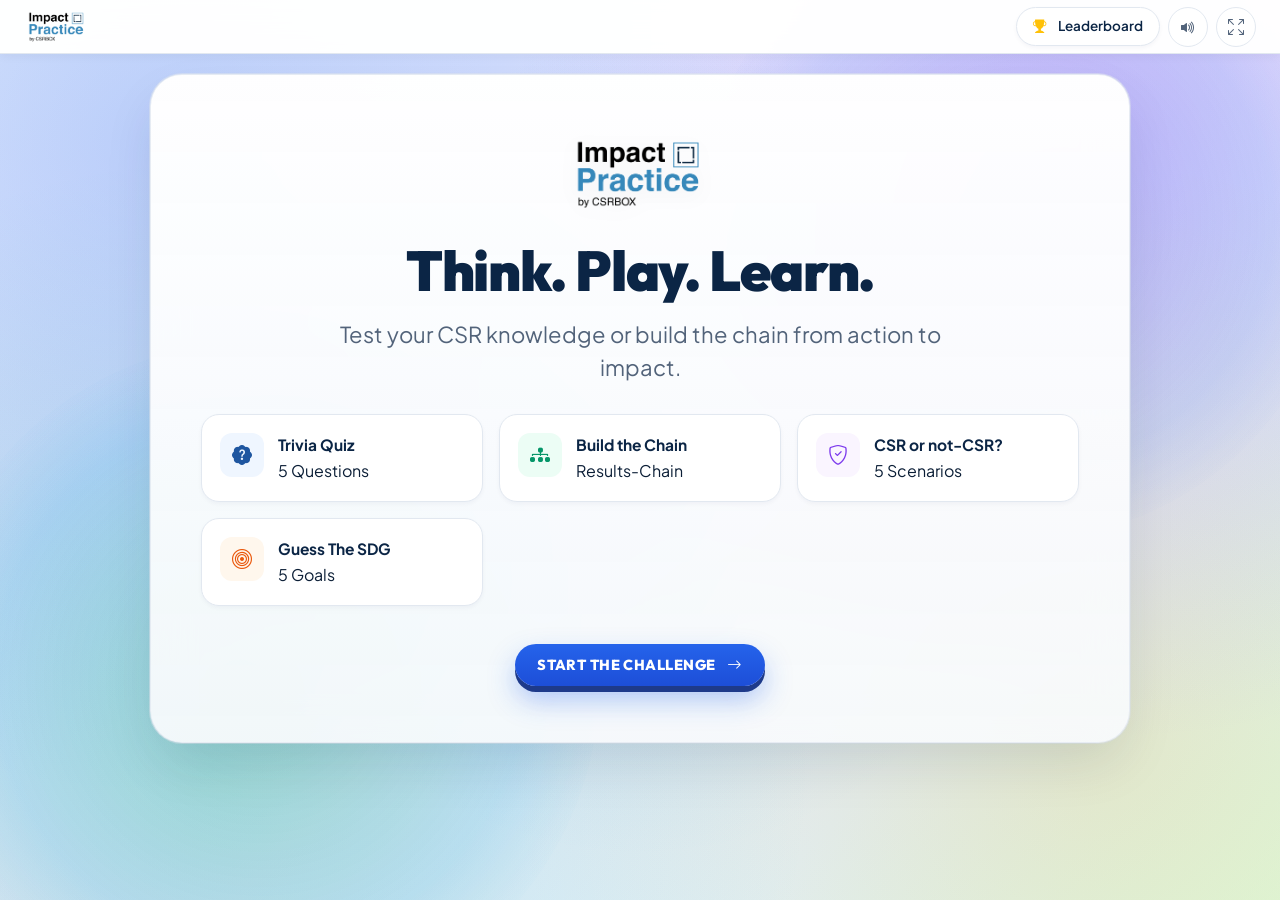
==== commit 15e696c5: "Add files via upload" ====
--- a/index.html
+++ b/index.html
@@ -36,9 +36,6 @@
         <!-- Brand & Logos -->
         <div class="brand-wrapper" id="brand-home-link" title="Return to Home">
           <img src="assets/impact-practice-logo.png" alt="Impact Practice Logo" class="logo-main" id="header-logo-ip">
-          <div class="header-partner">
-            <img src="assets/csrbox.png" alt="CSRBOX" class="partner-logo" id="header-logo-csrbox">
-          </div>
         </div>
 
         <!-- Header Actions & Kiosk Utilities -->
@@ -80,12 +77,6 @@
             <!-- Impact Practice Logo -->
             <img src="assets/impact-practice-logo.png" alt="IMPACT PRACTICE" class="welcome-logo-large">
 
-            <div>
-              <span class="hero-pill-badge">
-                <i class="bi bi-stars"></i> OPIF Masterclass Stall Interactive
-              </span>
-            </div>
-
             <h1 class="headline-hero">Think. Play. Learn.</h1>
             <p class="headline-sub mx-auto mt-3">
               Test your CSR knowledge or build the chain from action to impact.
@@ -129,7 +120,7 @@
                 </div>
                 <div>
                   <div class="feature-title">Guess The SDG</div>
-                  <div class="feature-badge-mini">3 Goals</div>
+                  <div class="feature-badge-mini">5 Goals</div>
                 </div>
               </div>
             </div>
@@ -154,8 +145,7 @@
               <span class="badge bg-primary-subtle text-primary border px-3 py-2 rounded-pill font-heading mb-2">
                 Step 1 of 2
               </span>
-              <h2 class="font-heading fw-bold" style="font-size: 28px; color: var(--brand-navy);">Welcome to the OPIF
-                Quiz</h2>
+              <h2 class="font-heading fw-bold" style="font-size: 28px; color: var(--brand-navy);">Welcome to Impact Practice</h2>
               <p class="text-muted mt-2" style="font-size: 14.5px;">
                 Enter your details once. You can play all challenges with this profile.
               </p>
@@ -193,14 +183,13 @@
                 </div>
               </div>
 
-              <!-- Company Name -->
+              <!-- Organization Name -->
               <div class="form-input-group">
                 <label for="participant-company" class="form-label-kiosk">
-                  <span>Company Name</span>
+                  <span>Organization Name</span>
                   <span class="badge-optional">(Optional)</span>
                 </label>
-                <input type="text" id="participant-company" class="input-kiosk"
-                  placeholder="e.g. Tata, Infosys, Reliance, CSRBOX, etc." autocomplete="organization">
+                <input type="text" id="participant-company" class="input-kiosk" autocomplete="organization">
               </div>
 
               <!-- Name Input -->
@@ -259,101 +248,35 @@
            ==================================================================== -->
       <section id="screen-selection" class="screen-view">
         <div class="selection-container">
-          <span class="badge bg-primary-subtle text-primary border px-3 py-2 rounded-pill font-heading mb-2">
-            Step 2 of 2
-          </span>
-          <h2 class="font-heading fw-bold" style="font-size: 32px; color: var(--brand-navy);">Choose Your Challenge</h2>
-          <p class="text-muted mt-2 mx-auto" style="font-size: 15.5px; max-width: 650px;">
-            Select any interactive game to test your expertise. You can play all 4 challenges during your stall visit!
-          </p>
-
-          <div class="game-cards-grid">
+          <div class="selection-header-wrap">
+            <span class="selection-step-pill">Step 2 of 2</span>
+            <h2 class="selection-title-v2">
+              Choose Your <span class="challenge-text-highlight">Challenge<svg class="curve-underline-svg" viewBox="0 0 160 16" fill="none" xmlns="http://www.w3.org/2000/svg"><path d="M4 12C50 3 110 3 156 10" stroke="#22c55e" stroke-width="4.5" stroke-linecap="round"/></svg></span>
+            </h2>
+            <p class="selection-subheading-v2">
+              Select any interactive game to test your expertise. You can play all 4 challenges during your stall visit!
+            </p>
+          </div>
+
+          <div class="game-cards-grid-v2">
             <!-- Game 1: TRIVIA QUIZ -->
-            <div class="game-choice-card card-theme-trivia" id="choice-card-trivia">
-              <div>
-                <div class="game-card-badge">
-                  <i class="bi bi-lightbulb-fill"></i> Legal & Governance
-                </div>
-                <div class="game-card-icon-wrap">
-                  <i class="bi bi-file-earmark-check-fill"></i>
-                </div>
-                <h3 class="game-card-title">TRIVIA QUIZ</h3>
-              </div>
-
-              <div class="game-card-footer">
-                <div class="game-meta-tag">
-                  <i class="bi bi-clock-history"></i> 5 Questions • 5 Marks
-                </div>
-                <div class="game-play-arrow">
-                  <i class="bi bi-arrow-right"></i>
-                </div>
-              </div>
+            <div class="game-choice-card-v2" id="choice-card-trivia" role="button" tabindex="0" title="Play Trivia Quiz">
+              <img src="assets/card-trivia.png" alt="Trivia Quiz: Legal & Governance" class="challenge-card-img" draggable="false">
             </div>
 
             <!-- Game 2: BUILD THE CHAIN -->
-            <div class="game-choice-card card-theme-chain" id="choice-card-chain">
-              <div>
-                <div class="game-card-badge">
-                  <i class="bi bi-diagram-3-fill"></i> Results Chain Simulation
-                </div>
-                <div class="game-card-icon-wrap">
-                  <i class="bi bi-link-45deg"></i>
-                </div>
-                <h3 class="game-card-title">BUILD THE CHAIN</h3>
-              </div>
-
-              <div class="game-card-footer">
-                <div class="game-meta-tag">
-                  <i class="bi bi-cpu"></i> 12 Sectors • 5 Marks
-                </div>
-                <div class="game-play-arrow">
-                  <i class="bi bi-arrow-right"></i>
-                </div>
-              </div>
+            <div class="game-choice-card-v2" id="choice-card-chain" role="button" tabindex="0" title="Play Build the Chain">
+              <img src="assets/card-chain.png" alt="Build the Chain: Results Chain Simulation" class="challenge-card-img" draggable="false">
             </div>
 
             <!-- Game 3: CSR OR NOT-CSR? -->
-            <div class="game-choice-card card-theme-csrcheck" id="choice-card-csrcheck">
-              <div>
-                <div class="game-card-badge">
-                  <i class="bi bi-shield-check"></i> Scenario Classifier
-                </div>
-                <div class="game-card-icon-wrap">
-                  <i class="bi bi-patch-question-fill"></i>
-                </div>
-                <h3 class="game-card-title">CSR OR NOT-CSR?</h3>
-              </div>
-
-              <div class="game-card-footer">
-                <div class="game-meta-tag">
-                  <i class="bi bi-journal-text"></i> 5 Scenarios • 5 Marks
-                </div>
-                <div class="game-play-arrow">
-                  <i class="bi bi-arrow-right"></i>
-                </div>
-              </div>
+            <div class="game-choice-card-v2" id="choice-card-csrcheck" role="button" tabindex="0" title="Play CSR or Not-CSR?">
+              <img src="assets/card-csr.png" alt="CSR or Not-CSR?: Scenario Classifier" class="challenge-card-img" draggable="false">
             </div>
 
             <!-- Game 4: GUESS THE SDG -->
-            <div class="game-choice-card card-theme-sdg" id="choice-card-sdg">
-              <div>
-                <div class="game-card-badge">
-                  <i class="bi bi-globe-americas"></i> UN Global Goals
-                </div>
-                <div class="game-card-icon-wrap">
-                  <i class="bi bi-bullseye"></i>
-                </div>
-                <h3 class="game-card-title">GUESS THE SDG</h3>
-              </div>
-
-              <div class="game-card-footer">
-                <div class="game-meta-tag">
-                  <i class="bi bi-stars"></i> 3 Goals • 3 Marks
-                </div>
-                <div class="game-play-arrow">
-                  <i class="bi bi-arrow-right"></i>
-                </div>
-              </div>
+            <div class="game-choice-card-v2" id="choice-card-sdg" role="button" tabindex="0" title="Play Guess the SDG">
+              <img src="assets/card-sdg.png" alt="Guess the SDG: UN Global Goals" class="challenge-card-img" draggable="false">
             </div>
           </div>
         </div>
@@ -601,7 +524,7 @@
       </section>
 
       <!-- ====================================================================
-           GAME 4 SCREEN: GUESS THE SDG (3 Official UN Global Goals • 3 Marks)
+           GAME 4 SCREEN: GUESS THE SDG (5 Official UN Global Goals • 5 Marks)
            ==================================================================== -->
       <section id="screen-sdg" class="screen-view">
         <div class="quiz-container">
@@ -609,11 +532,11 @@
             <button type="button" class="btn btn-outline-secondary rounded-pill px-3 py-1 btn-sm" id="sdg-back-btn">
               <i class="bi bi-arrow-left"></i> Games
             </button>
-            <div class="quiz-progress-text" id="sdg-progress-text">Goal 1 of 3</div>
+            <div class="quiz-progress-text" id="sdg-progress-text">Goal 1 of 5</div>
           </div>
 
           <div class="quiz-progress-track">
-            <div class="quiz-progress-fill" id="sdg-progress-fill" style="width: 33%;"></div>
+            <div class="quiz-progress-fill" id="sdg-progress-fill" style="width: 20%;"></div>
           </div>
 
           <!-- Featured UN SDG Visual Tile -->
--- a/css/style.css
+++ b/css/style.css
@@ -843,6 +843,178 @@
 }
 
 /* ==========================================================================
+   SCREEN 3: CHOOSE YOUR CHALLENGE (Custom Visual Design matching Reference)
+   ========================================================================== */
+.selection-container {
+  max-width: 1100px;
+  margin: 0 auto;
+  text-align: center;
+  padding: 10px 16px 20px;
+}
+
+.selection-header-wrap {
+  text-align: center;
+  margin-bottom: 20px;
+}
+
+.selection-step-pill {
+  display: inline-block;
+  background: #e1f0fe;
+  color: #1b5ebb;
+  font-family: var(--font-heading);
+  font-weight: 700;
+  font-size: 13px;
+  padding: 4px 18px;
+  border-radius: 9999px;
+  margin-bottom: 10px;
+  letter-spacing: 0.02em;
+  border: 1px solid rgba(27, 94, 187, 0.15);
+}
+
+.selection-title-v2 {
+  font-family: var(--font-heading);
+  font-weight: 800;
+  font-size: 38px;
+  color: #0c1a30;
+  margin-bottom: 6px;
+  letter-spacing: -0.01em;
+  line-height: 1.2;
+}
+
+.challenge-text-highlight {
+  position: relative;
+  display: inline-block;
+  color: #2264e6;
+  white-space: nowrap;
+}
+
+.curve-underline-svg {
+  position: absolute;
+  left: 0;
+  bottom: -6px;
+  width: 100%;
+  height: 14px;
+  pointer-events: none;
+}
+
+.selection-subheading-v2 {
+  color: #5b6c84;
+  font-size: 15px;
+  line-height: 1.5;
+  max-width: 640px;
+  margin: 0 auto;
+}
+
+.game-cards-grid-v2 {
+  display: grid;
+  grid-template-columns: repeat(2, 1fr);
+  gap: 20px;
+  max-width: 1020px;
+  margin: 0 auto;
+  width: 100%;
+  align-items: stretch;
+}
+
+.game-choice-card-v2 {
+  background: transparent;
+  border-radius: 20px;
+  border: none;
+  padding: 0;
+  margin: 0;
+  cursor: pointer;
+  transition: transform 0.26s cubic-bezier(0.16, 1, 0.3, 1);
+  position: relative;
+  display: block;
+  user-select: none;
+  outline: none;
+  box-shadow: none;
+}
+
+.game-choice-card-v2:hover {
+  transform: translateY(-5px) scale(1.015);
+}
+
+.game-choice-card-v2:hover .challenge-card-img {
+  box-shadow: 0 16px 36px rgba(11, 37, 69, 0.16);
+}
+
+.game-choice-card-v2:active {
+  transform: translateY(-2px) scale(0.99);
+}
+
+.challenge-card-img {
+  width: 100%;
+  height: auto;
+  display: block;
+  object-fit: contain;
+  pointer-events: none;
+  border-radius: 20px;
+  box-shadow: 0 6px 20px rgba(11, 37, 69, 0.08);
+  transition: box-shadow 0.26s ease;
+}
+
+@media (max-width: 768px) {
+  .game-cards-grid-v2 {
+    grid-template-columns: 1fr;
+    gap: 16px;
+  }
+  .selection-title-v2 {
+    font-size: 30px;
+  }
+}
+
+/* ==========================================================================
+   LEADERBOARD GAME BADGES (High Contrast, Never Blank)
+   ========================================================================== */
+.badge-game-trivia {
+  background-color: #eff6ff !important;
+  color: #1d4ed8 !important;
+  border: 1.5px solid #bfdbfe !important;
+  font-weight: 700;
+}
+
+.badge-game-chain {
+  background-color: #ecfdf5 !important;
+  color: #047857 !important;
+  border: 1.5px solid #a7f3d0 !important;
+  font-weight: 700;
+}
+
+.badge-game-csrcheck {
+  background-color: #faf5ff !important;
+  color: #7e22ce !important;
+  border: 1.5px solid #e9d5ff !important;
+  font-weight: 700;
+}
+
+.badge-game-sdg {
+  background-color: #fff7ed !important;
+  color: #c2410c !important;
+  border: 1.5px solid #fed7aa !important;
+  font-weight: 700;
+}
+
+.badge-game-default {
+  background-color: #f1f5f9 !important;
+  color: #334155 !important;
+  border: 1.5px solid #cbd5e1 !important;
+  font-weight: 700;
+}
+
+.bg-purple-subtle {
+  background-color: #faf5ff !important;
+}
+
+.text-purple {
+  color: #7e22ce !important;
+}
+
+.border-purple-subtle {
+  border-color: #e9d5ff !important;
+}
+
+
+/* ==========================================================================
    STAKEHOLDER PILLS (Distinct Attractive Branded Theme)
    ========================================================================== */
 .stakeholder-pills {
@@ -1476,8 +1648,8 @@
    GAME 4: GUESS THE SDG (Official UN Global Goal Visual Challenge)
    ========================================================================== */
 .sdg-featured-display-card {
-  border-radius: 20px;
-  padding: 12px 18px;
+  border-radius: 22px;
+  padding: 16px 24px;
   display: flex;
   flex-direction: column;
   align-items: center;
@@ -1487,8 +1659,8 @@
   position: relative;
   overflow: hidden;
   transition: all 0.3s ease;
-  min-height: 120px;
-  margin-bottom: 10px;
+  min-height: 175px;
+  margin-bottom: 14px;
   animation: scaleUp 0.3s ease;
 }
 
@@ -1509,19 +1681,19 @@
 }
 
 .sdg-tile-emblem {
-  filter: drop-shadow(0 4px 10px rgba(0, 0, 0, 0.22));
-  margin-bottom: 6px;
+  filter: drop-shadow(0 6px 16px rgba(0, 0, 0, 0.26));
+  margin: 6px 0;
   display: flex;
   align-items: center;
   justify-content: center;
 }
 
 .sdg-tile-emblem svg {
-  width: 52px;
-  height: 52px;
-  max-width: 52px;
-  max-height: 52px;
-  border-radius: 10px;
+  width: 96px;
+  height: 96px;
+  max-width: 96px;
+  max-height: 96px;
+  border-radius: 14px;
 }
 
 .sdg-tile-clue {
@@ -2186,10 +2358,10 @@
   }
 
   .sdg-tile-emblem svg {
-    width: 48px;
-    height: 48px;
-    max-width: 48px;
-    max-height: 48px;
+    width: 76px;
+    height: 76px;
+    max-width: 76px;
+    max-height: 76px;
     margin-bottom: 4px;
   }
 
@@ -2285,10 +2457,10 @@
   }
 
   .sdg-tile-emblem svg {
-    width: 60px;
-    height: 60px;
-    max-width: 60px;
-    max-height: 60px;
+    width: 86px;
+    height: 86px;
+    max-width: 86px;
+    max-height: 86px;
     margin-bottom: 6px;
   }
 
@@ -2339,11 +2511,185 @@
     display: none;
   }
 
+  .kiosk-header {
+    height: 56px;
+    padding: 6px 14px;
+  }
+
+  .logo-main {
+    height: 32px;
+  }
+
+  .header-pills {
+    gap: 6px;
+  }
+
+  .live-stats-btn {
+    padding: 6px 10px;
+    font-size: 13px;
+    gap: 4px;
+  }
+
+  .participant-badge {
+    padding: 4px 10px;
+    font-size: 12px;
+    max-width: 110px;
+    white-space: nowrap;
+    overflow: hidden;
+    text-overflow: ellipsis;
+  }
+
+  .kiosk-tool-btn {
+    width: 34px;
+    height: 34px;
+    font-size: 14px;
+  }
+
   .main-content {
-    margin-top: 60px;
+    margin-top: 56px;
+    padding: 10px 12px 24px;
+  }
+
+  /* Kiosk Card & Registration Form (Step 1 of 2) */
+  .kiosk-card {
+    padding: 20px 16px;
+    border-radius: 20px;
+  }
+
+  .form-screen-wrap {
+    margin: 8px auto;
+  }
+
+  .form-header-area {
+    margin-bottom: 18px;
+  }
+
+  .form-header-area h2 {
+    font-size: 22px !important;
+  }
+
+  /* Prevent "Non-Profit" overflow on mobile screens */
+  .org-radio-group {
+    grid-template-columns: 1fr;
+    gap: 10px;
+  }
+
+  .org-radio-card {
+    padding: 12px 16px;
+    border-radius: 16px;
+    min-width: 0;
+    gap: 12px;
+  }
+
+  .org-radio-icon {
+    width: 38px;
+    height: 38px;
+    font-size: 18px;
+    border-radius: 12px;
+    flex-shrink: 0;
+  }
+
+  .org-radio-text {
+    font-size: 15px;
+    flex: 1;
+  }
+
+  /* Game Selection Screen (Step 2 of 2) */
+  .selection-container {
+    padding: 6px 0 20px;
+  }
+
+  .selection-title-v2 {
+    font-size: 24px;
+  }
+
+  .selection-subheading-v2 {
+    font-size: 13.5px;
+    padding: 0 4px;
+    margin-bottom: 4px;
+  }
+
+  .game-cards-grid-v2 {
+    grid-template-columns: 1fr;
+    gap: 14px;
+    padding: 0;
+  }
+
+  .game-choice-card-v2 {
+    border-radius: 20px;
+  }
+
+  .challenge-card-img {
+    border-radius: 20px;
+  }
+
+  /* Chain Simulation (Build the Chain) */
+  .chain-prog-compact-header {
+    flex-direction: column;
+    align-items: flex-start;
+    gap: 10px;
+  }
+
+  .chain-slot-row {
+    flex-direction: column;
+    gap: 8px;
+  }
+
+  .rung-badge-col {
+    width: 100%;
+    flex-direction: row;
+    justify-content: space-between;
+    align-items: center;
+    padding: 8px 12px;
+    border-radius: 12px;
+  }
+
+  .rung-badge-sub {
+    margin-top: 0;
+    font-size: 12px;
+  }
+
+  .chain-drop-target {
+    min-height: 72px;
+    padding: 8px;
+  }
+
+  .top-options-bank {
     padding: 12px;
-  }
-
+    margin-bottom: 16px;
+  }
+
+  .bank-cards-grid {
+    grid-template-columns: 1fr;
+    gap: 8px;
+  }
+
+  /* Welcome Screen Hero */
+  .welcome-hero-card {
+    padding: 24px 16px;
+    border-radius: 22px;
+  }
+
+  .welcome-logo-large {
+    max-height: 60px;
+    margin-bottom: 16px;
+  }
+
+  .headline-hero {
+    font-size: 26px;
+  }
+
+  .welcome-features {
+    grid-template-columns: 1fr;
+    gap: 12px;
+    margin: 20px 0 24px;
+  }
+
+  .feature-mini-card {
+    padding: 14px;
+  }
+
+  /* Quiz Option Grids */
   .options-grid-2x2 {
     grid-template-columns: 1fr;
     gap: 10px;
@@ -2356,6 +2702,33 @@
 
   .game-cards-grid {
     grid-template-columns: 1fr !important;
+  }
+
+  .options-grid-duo {
+    gap: 12px;
+    margin: 16px 0 12px;
+  }
+
+  .csr-battle-card {
+    min-height: 94px;
+    padding: 12px 10px !important;
+  }
+
+  .csr-battle-badge {
+    width: 38px;
+    height: 38px;
+    font-size: 20px;
+    margin-bottom: 6px;
+  }
+
+  /* Results Screen */
+  .result-actions-row {
+    flex-direction: column;
+    gap: 10px;
+  }
+
+  .result-actions-row .btn-kiosk {
+    width: 100%;
   }
 }
 
